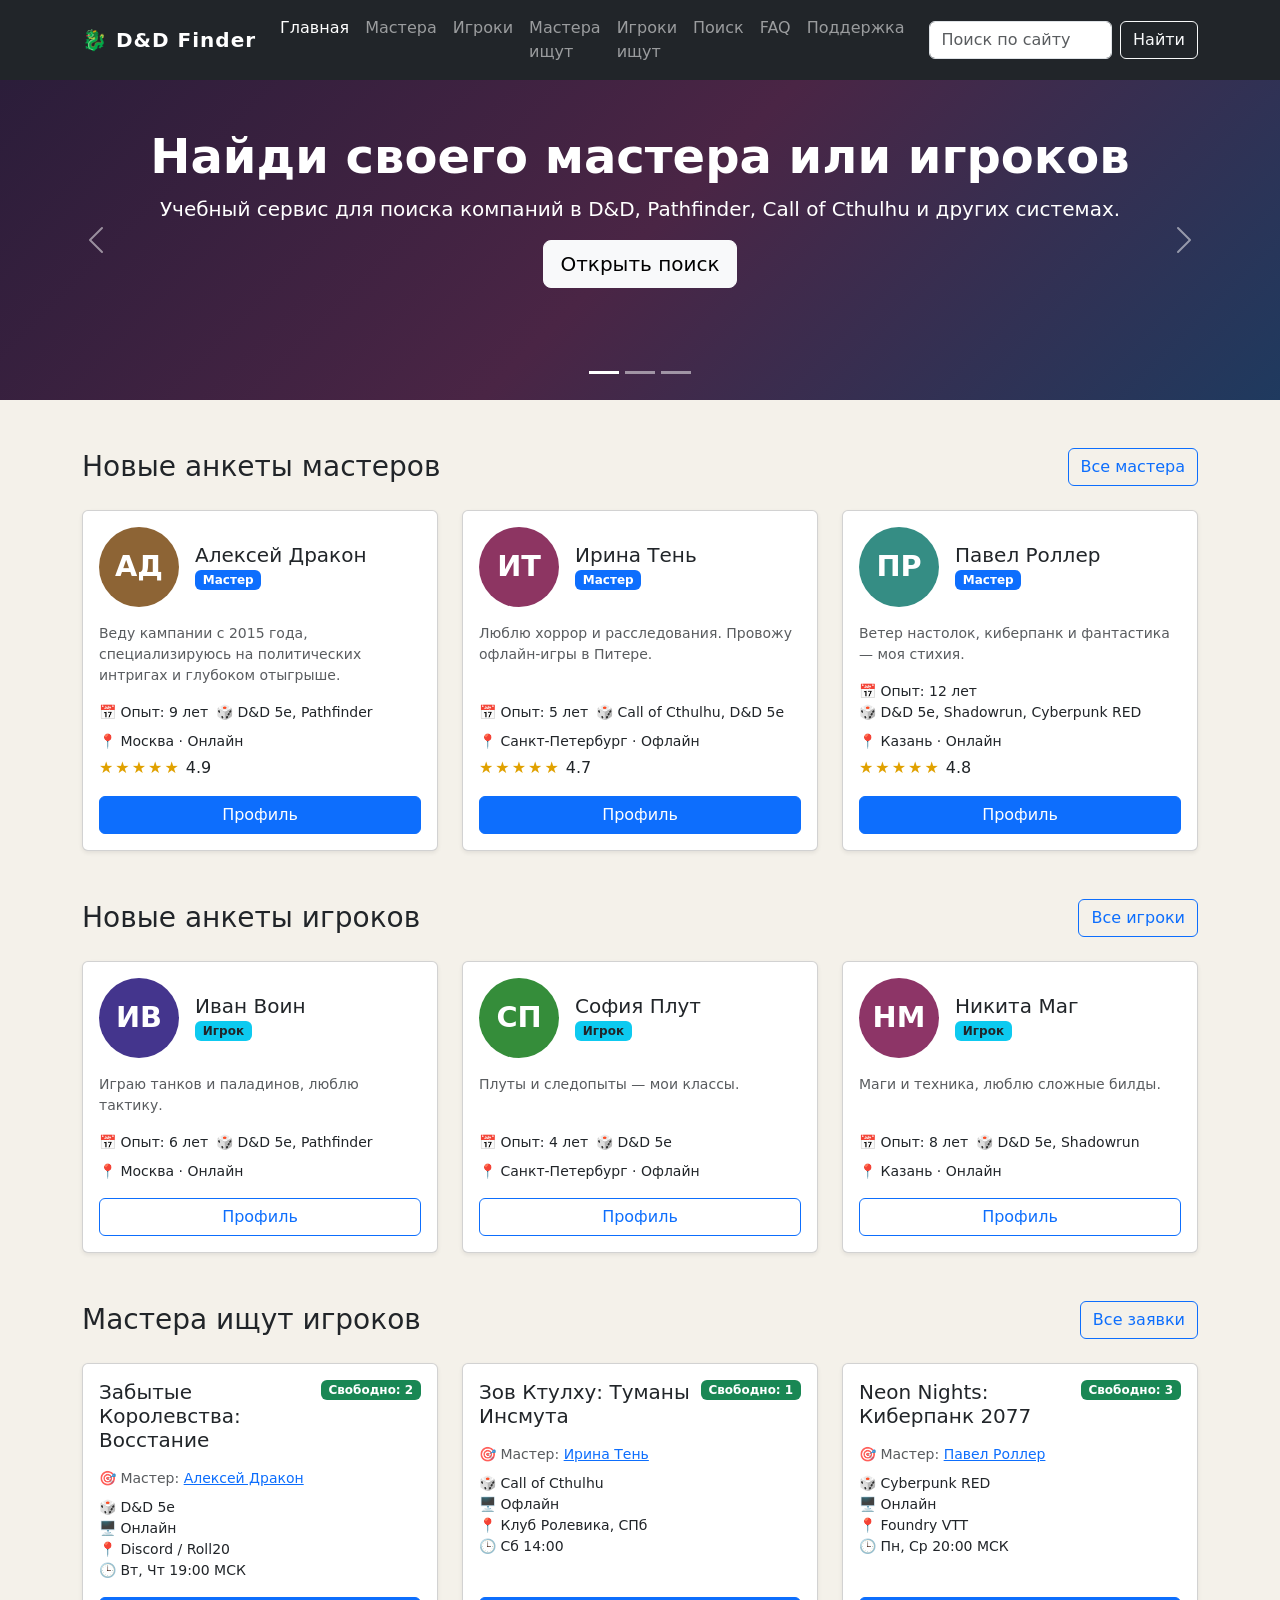
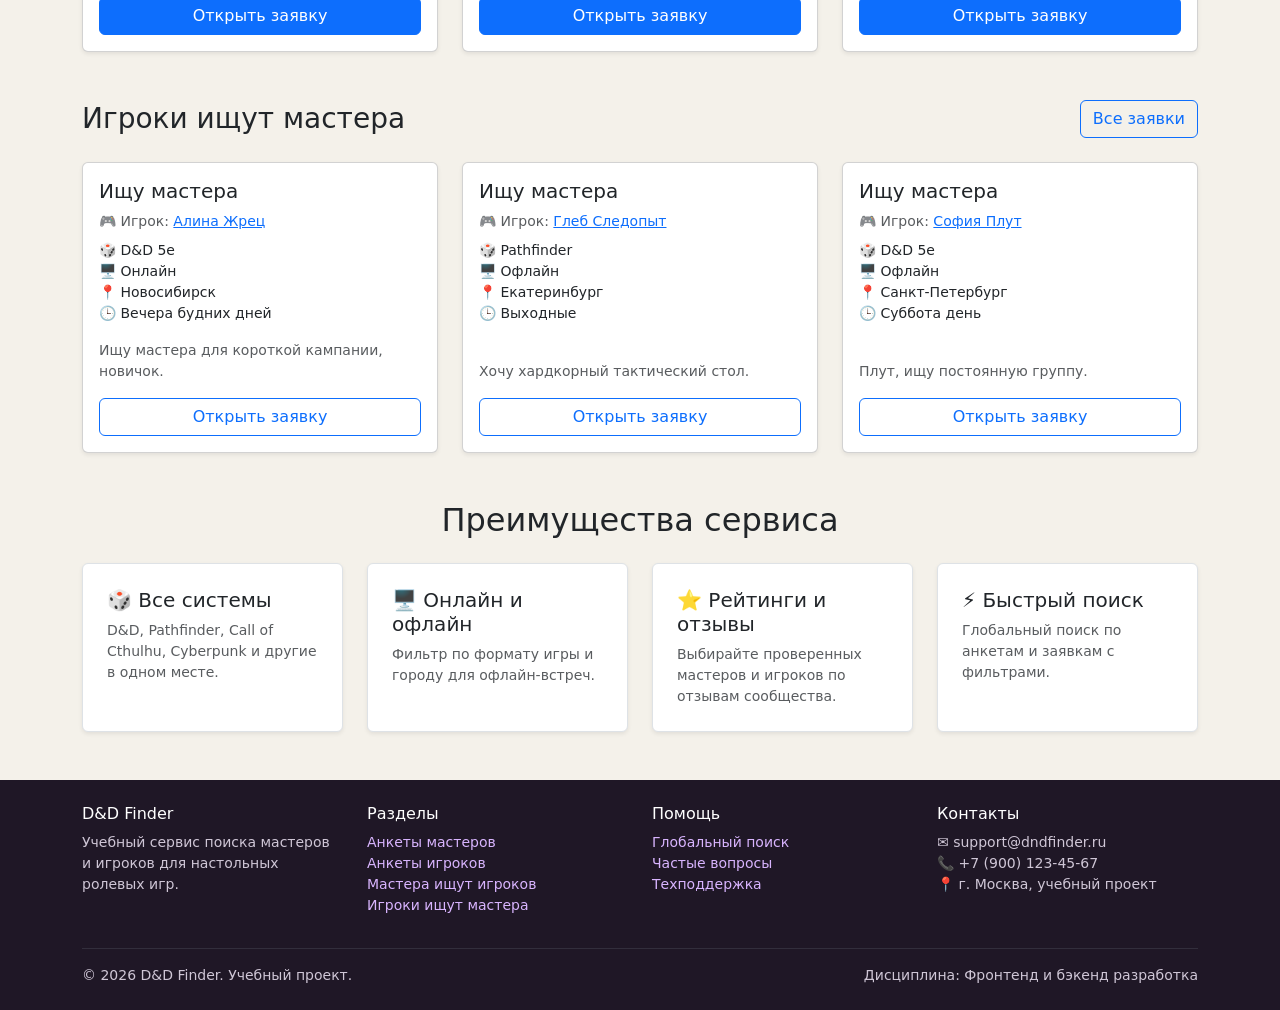
==== index.html @ 0b193f31 "feat: D&D Finder on Bootstrap grid and components" ====
<!DOCTYPE html>
<html lang="ru">
<head>
  <meta charset="UTF-8">
  <meta name="viewport" content="width=device-width, initial-scale=1.0">
  <meta name="description" content="D&D Finder — учебный сервис поиска мастеров и игроков для настольных ролевых игр на Bootstrap.">
  <title>Главная — D&D Finder</title>
  <link href="https://cdn.jsdelivr.net/npm/bootstrap@5.3.3/dist/css/bootstrap.min.css" rel="stylesheet">
  <link rel="stylesheet" href="css/custom.css">
</head>
<body data-page="home">
  <div id="site-header"></div>

  <main>
    <section class="hero-carousel carousel slide mb-5" id="heroCarousel" data-bs-ride="carousel">
      <div class="carousel-indicators">
        <button type="button" data-bs-target="#heroCarousel" data-bs-slide-to="0" class="active"></button>
        <button type="button" data-bs-target="#heroCarousel" data-bs-slide-to="1"></button>
        <button type="button" data-bs-target="#heroCarousel" data-bs-slide-to="2"></button>
      </div>
      <div class="carousel-inner">
        <div class="carousel-item active">
          <div class="container py-5 text-center text-white">
            <h1 class="display-5 fw-bold">Найди своего мастера или игроков</h1>
            <p class="lead">Учебный сервис для поиска компаний в D&D, Pathfinder, Call of Cthulhu и других системах.</p>
            <a class="btn btn-light btn-lg" href="search.html">Открыть поиск</a>
          </div>
        </div>
        <div class="carousel-item">
          <div class="container py-5 text-center text-white">
            <h2 class="display-6 fw-bold">Мастера публикуют кампании</h2>
            <p class="lead">Выбирайте стол по системе, формату и расписанию.</p>
            <a class="btn btn-outline-light btn-lg" href="master-requests.html">Заявки мастеров</a>
          </div>
        </div>
        <div class="carousel-item">
          <div class="container py-5 text-center text-white">
            <h2 class="display-6 fw-bold">Игроки ищут приключения</h2>
            <p class="lead">Оставляйте анкеты и откликайтесь на заявки.</p>
            <a class="btn btn-outline-light btn-lg" href="player-requests.html">Заявки игроков</a>
          </div>
        </div>
      </div>
      <button class="carousel-control-prev" type="button" data-bs-target="#heroCarousel" data-bs-slide="prev"><span class="carousel-control-prev-icon"></span></button>
      <button class="carousel-control-next" type="button" data-bs-target="#heroCarousel" data-bs-slide="next"><span class="carousel-control-next-icon"></span></button>
    </section>

    <section class="container my-5">
      <div class="d-flex justify-content-between align-items-center mb-4">
        <h2 class="h3 mb-0">Новые анкеты мастеров</h2>
        <a class="btn btn-outline-primary" href="masters.html">Все мастера</a>
      </div>
      <div class="row g-4" id="newMasters"></div>
    </section>

    <section class="container my-5">
      <div class="d-flex justify-content-between align-items-center mb-4">
        <h2 class="h3 mb-0">Новые анкеты игроков</h2>
        <a class="btn btn-outline-primary" href="players.html">Все игроки</a>
      </div>
      <div class="row g-4" id="newPlayers"></div>
    </section>

    <section class="container my-5">
      <div class="d-flex justify-content-between align-items-center mb-4">
        <h2 class="h3 mb-0">Мастера ищут игроков</h2>
        <a class="btn btn-outline-primary" href="master-requests.html">Все заявки</a>
      </div>
      <div class="row g-4" id="newMasterReqs"></div>
    </section>

    <section class="container my-5">
      <div class="d-flex justify-content-between align-items-center mb-4">
        <h2 class="h3 mb-0">Игроки ищут мастера</h2>
        <a class="btn btn-outline-primary" href="player-requests.html">Все заявки</a>
      </div>
      <div class="row g-4" id="newPlayerReqs"></div>
    </section>

    <section class="container my-5">
      <h2 class="text-center mb-4">Преимущества сервиса</h2>
      <div class="row g-4">
        <div class="col-12 col-md-6 col-lg-3"><div class="p-4 border rounded h-100 bg-white shadow-sm"><h3 class="h5">🎲 Все системы</h3><p class="mb-0 text-muted small">D&D, Pathfinder, Call of Cthulhu, Cyberpunk и другие в одном месте.</p></div></div>
        <div class="col-12 col-md-6 col-lg-3"><div class="p-4 border rounded h-100 bg-white shadow-sm"><h3 class="h5">🖥️ Онлайн и офлайн</h3><p class="mb-0 text-muted small">Фильтр по формату игры и городу для офлайн-встреч.</p></div></div>
        <div class="col-12 col-md-6 col-lg-3"><div class="p-4 border rounded h-100 bg-white shadow-sm"><h3 class="h5">⭐ Рейтинги и отзывы</h3><p class="mb-0 text-muted small">Выбирайте проверенных мастеров и игроков по отзывам сообщества.</p></div></div>
        <div class="col-12 col-md-6 col-lg-3"><div class="p-4 border rounded h-100 bg-white shadow-sm"><h3 class="h5">⚡ Быстрый поиск</h3><p class="mb-0 text-muted small">Глобальный поиск по анкетам и заявкам с фильтрами.</p></div></div>
      </div>
    </section>
  </main>

  <div id="site-footer"></div>

  <script src="https://cdn.jsdelivr.net/npm/bootstrap@5.3.3/dist/js/bootstrap.bundle.min.js"></script>
  <script src="js/data.js"></script>
  <script src="js/layout.js"></script>
  <script src="js/catalog.js"></script>
  <script src="js/main.js"></script>
  <script>
    document.addEventListener("DOMContentLoaded", () => {
      document.getElementById("newMasters").innerHTML = masters.slice(0,3).map(cardMaster).join("");
      document.getElementById("newPlayers").innerHTML = players.slice(0,3).map(cardPlayer).join("");
      document.getElementById("newMasterReqs").innerHTML = masterRequests.slice(0,3).map(cardMasterRequest).join("");
      document.getElementById("newPlayerReqs").innerHTML = playerRequests.slice(0,3).map(cardPlayerRequest).join("");
    });
  </script>
</body>
</html>
---- css/custom.css ----
body {
  min-height: 100vh;
  background-color: #f4f1ea;
}

.brand-logo {
  font-weight: 800;
  letter-spacing: 1px;
}

.avatar-circle {
  width: 64px;
  height: 64px;
  border-radius: 50%;
  display: flex;
  align-items: center;
  justify-content: center;
  font-weight: 700;
  color: #fff;
  font-size: 1.4rem;
  flex-shrink: 0;
}

.card-master .avatar-circle,
.card-player .avatar-circle {
  width: 80px;
  height: 80px;
  font-size: 1.8rem;
}

.hero-carousel .carousel-item {
  min-height: 320px;
  background: linear-gradient(135deg, #2b1d3a 0%, #4a2545 50%, #1f3a5f 100%);
  color: #fff;
}

.hero-carousel .carousel-caption {
  bottom: 20%;
}

.rating-stars {
  color: #e0a100;
  letter-spacing: 2px;
}

.request-banner {
  background: linear-gradient(135deg, #3a2545, #1f3a5f);
  color: #fff;
  border-radius: .5rem;
}

.list-group-item.participant {
  background: #faf8f4;
}

.footer-dark {
  background-color: #1f1726;
  color: #cfc6d6;
}

.footer-dark a {
  color: #d8b4fe;
  text-decoration: none;
}

.footer-dark a:hover {
  color: #fff;
  text-decoration: underline;
}

.filter-sticky {
  position: sticky;
  top: 80px;
}

@media (max-width: 991px) {
  .filter-sticky {
    position: static;
  }
}
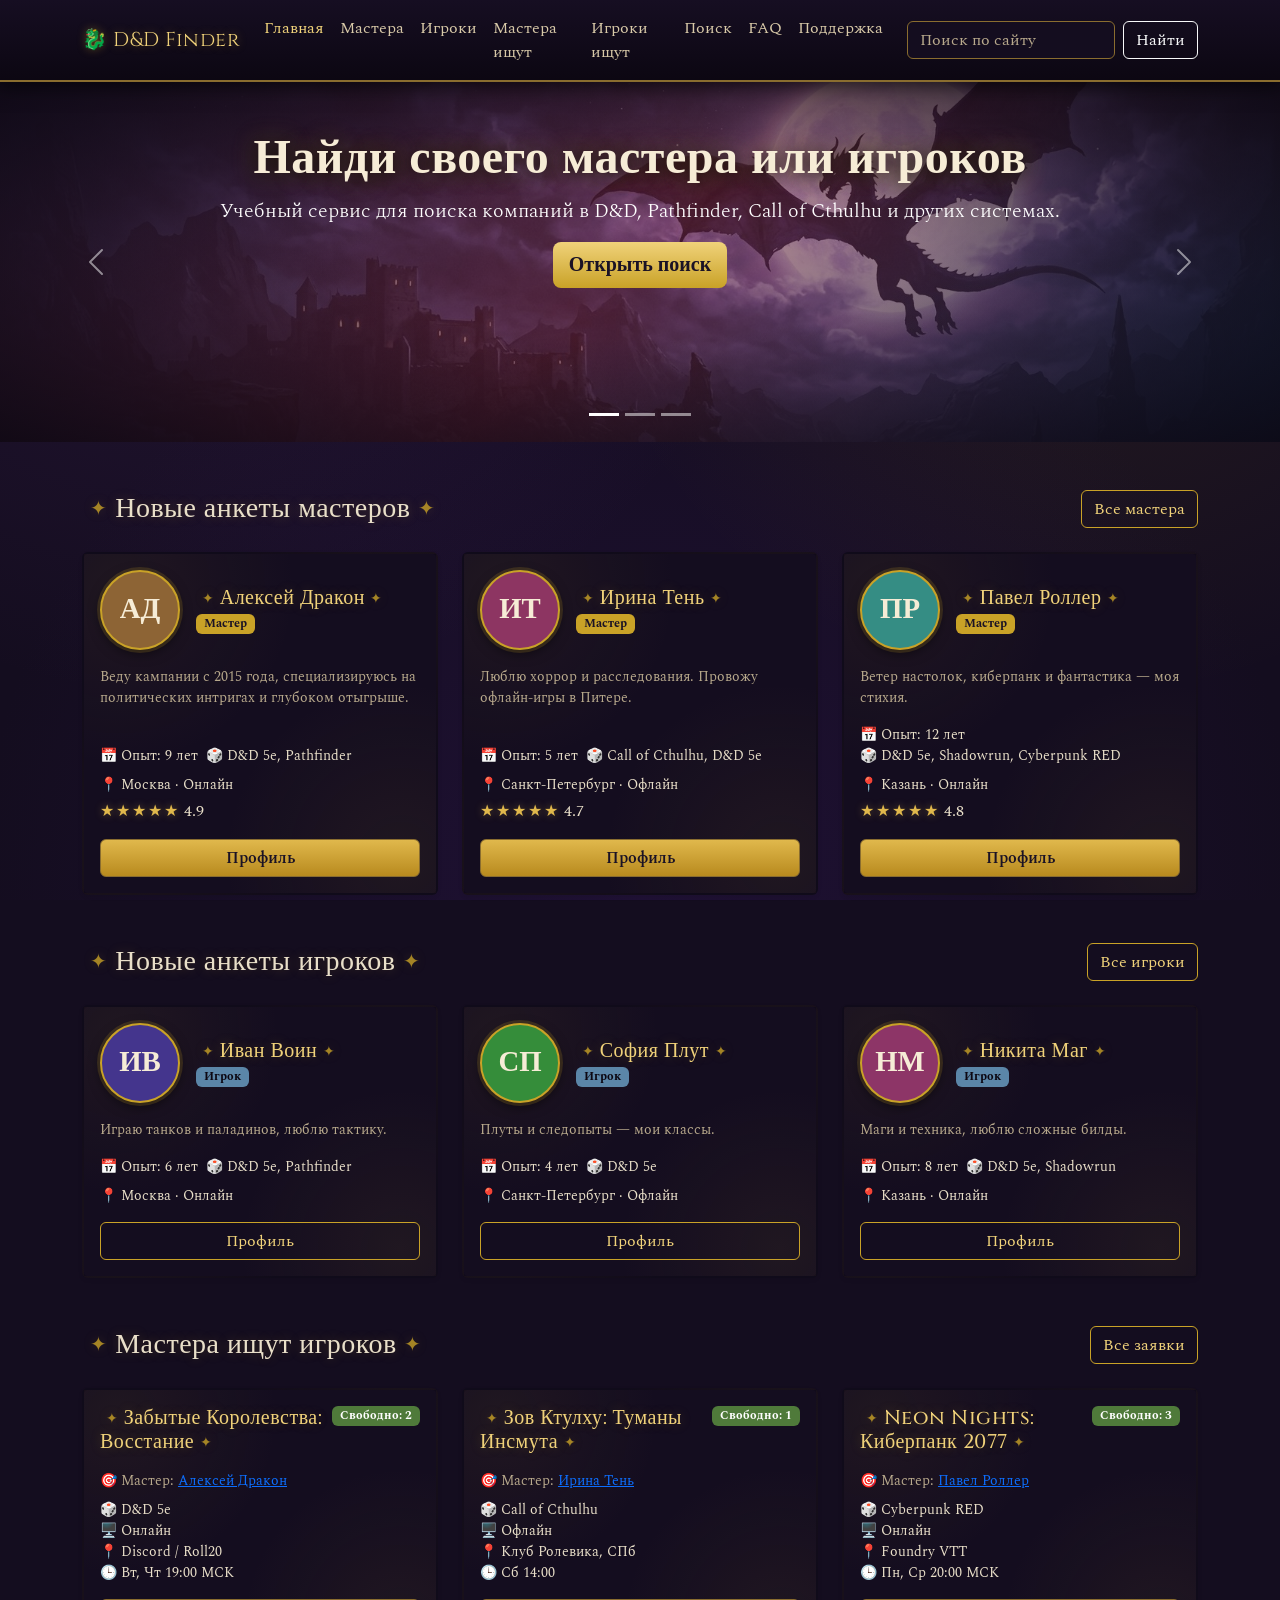
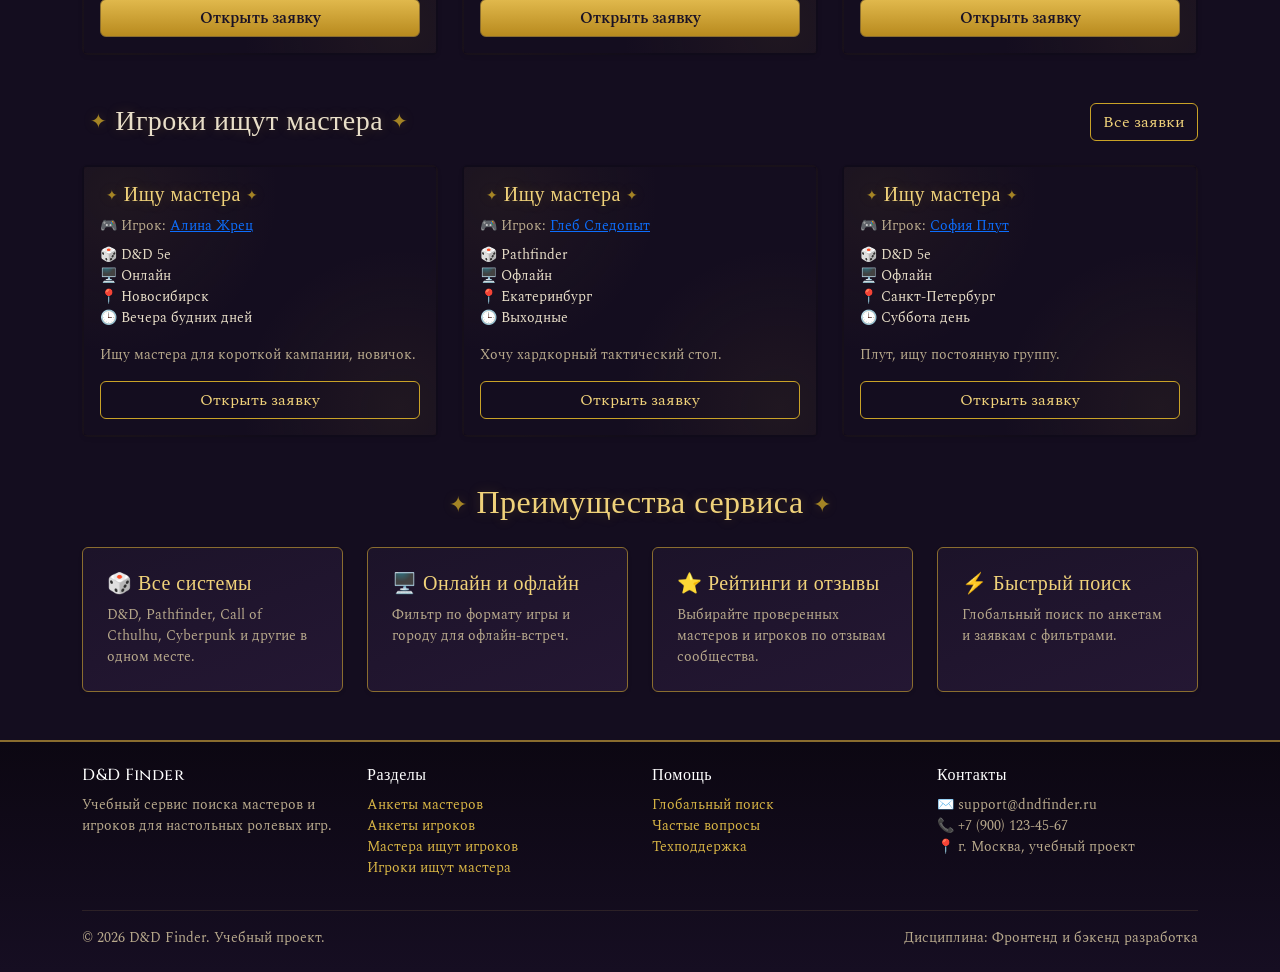
==== commit 2f478c4a: "new css" ====
--- a/index.html
+++ b/index.html
@@ -3,6 +3,9 @@
 <head>
   <meta charset="UTF-8">
   <meta name="viewport" content="width=device-width, initial-scale=1.0">
+    <link rel="preconnect" href="https://fonts.googleapis.com">
+  <link rel="preconnect" href="https://fonts.gstatic.com" crossorigin>
+  <link href="https://fonts.googleapis.com/css2?family=Cinzel:wght@500;700;900&family=Spectral:ital,wght@0,400;0,600;1,400&display=swap" rel="stylesheet">
   <meta name="description" content="D&D Finder — учебный сервис поиска мастеров и игроков для настольных ролевых игр на Bootstrap.">
   <title>Главная — D&D Finder</title>
   <link href="https://cdn.jsdelivr.net/npm/bootstrap@5.3.3/dist/css/bootstrap.min.css" rel="stylesheet">
@@ -80,10 +83,10 @@
     <section class="container my-5">
       <h2 class="text-center mb-4">Преимущества сервиса</h2>
       <div class="row g-4">
-        <div class="col-12 col-md-6 col-lg-3"><div class="p-4 border rounded h-100 bg-white shadow-sm"><h3 class="h5">🎲 Все системы</h3><p class="mb-0 text-muted small">D&D, Pathfinder, Call of Cthulhu, Cyberpunk и другие в одном месте.</p></div></div>
-        <div class="col-12 col-md-6 col-lg-3"><div class="p-4 border rounded h-100 bg-white shadow-sm"><h3 class="h5">🖥️ Онлайн и офлайн</h3><p class="mb-0 text-muted small">Фильтр по формату игры и городу для офлайн-встреч.</p></div></div>
-        <div class="col-12 col-md-6 col-lg-3"><div class="p-4 border rounded h-100 bg-white shadow-sm"><h3 class="h5">⭐ Рейтинги и отзывы</h3><p class="mb-0 text-muted small">Выбирайте проверенных мастеров и игроков по отзывам сообщества.</p></div></div>
-        <div class="col-12 col-md-6 col-lg-3"><div class="p-4 border rounded h-100 bg-white shadow-sm"><h3 class="h5">⚡ Быстрый поиск</h3><p class="mb-0 text-muted small">Глобальный поиск по анкетам и заявкам с фильтрами.</p></div></div>
+        <div class="col-12 col-md-6 col-lg-3"><div class="p-4 border rounded h-100 adv-tile shadow-sm"><h3 class="h5">🎲 Все системы</h3><p class="mb-0 text-muted small">D&D, Pathfinder, Call of Cthulhu, Cyberpunk и другие в одном месте.</p></div></div>
+        <div class="col-12 col-md-6 col-lg-3"><div class="p-4 border rounded h-100 adv-tile shadow-sm"><h3 class="h5">🖥️ Онлайн и офлайн</h3><p class="mb-0 text-muted small">Фильтр по формату игры и городу для офлайн-встреч.</p></div></div>
+        <div class="col-12 col-md-6 col-lg-3"><div class="p-4 border rounded h-100 adv-tile shadow-sm"><h3 class="h5">⭐ Рейтинги и отзывы</h3><p class="mb-0 text-muted small">Выбирайте проверенных мастеров и игроков по отзывам сообщества.</p></div></div>
+        <div class="col-12 col-md-6 col-lg-3"><div class="p-4 border rounded h-100 adv-tile shadow-sm"><h3 class="h5">⚡ Быстрый поиск</h3><p class="mb-0 text-muted small">Глобальный поиск по анкетам и заявкам с фильтрами.</p></div></div>
       </div>
     </section>
   </main>
--- a/css/custom.css
+++ b/css/custom.css
@@ -1,12 +1,187 @@
+:root {
+  --bs-primary: #c9a227;
+  --bs-primary-rgb: 201, 162, 39;
+  --bs-secondary: #7a6242;
+  --bs-secondary-rgb: 122, 98, 66;
+  --bs-success: #4f7a3a;
+  --bs-success-rgb: 79, 122, 58;
+  --bs-info: #5b86a8;
+  --bs-info-rgb: 91, 134, 168;
+  --bs-warning: #d49a1e;
+  --bs-warning-rgb: 212, 154, 30;
+  --bs-danger: #8e2b34;
+  --bs-danger-rgb: 142, 43, 52;
+  --bs-light: #f1e6cd;
+  --bs-light-rgb: 241, 230, 205;
+  --bs-dark: #0c0712;
+  --bs-dark-rgb: 12, 7, 18;
+
+  --bs-body-bg: #140d1f;
+  --bs-body-color: #e9dfc9;
+  --bs-emphasis-color: #f6ecd6;
+  --bs-secondary-color: #b8a98c;
+  --bs-tertiary-color: #6f5d44;
+  --bs-border-color: #3a2c4d;
+  --bs-link-color: #d8b545;
+  --bs-link-hover-color: #f0d27a;
+  --bs-focus-ring-color: rgba(201, 162, 39, 0.45);
+
+  --bs-card-bg: #f1e6cd;
+  --bs-card-color: #2a1d10;
+  --bs-card-border-color: #8a6d2f;
+
+  --bs-modal-bg: #f1e6cd;
+  --bs-modal-color: #2a1d10;
+  --bs-modal-header-border-color: #8a6d2f;
+  --bs-modal-footer-border-color: #8a6d2f;
+
+  --bs-table-bg: #f1e6cd;
+  --bs-table-color: #2a1d10;
+  --bs-table-striped-bg: #e7d9b8;
+  --bs-table-border-color: #b59a5e;
+
+  --bs-accordion-bg: #1c1329;
+  --bs-accordion-color: #e9dfc9;
+  --bs-accordion-border-color: #3a2c4d;
+  --bs-accordion-btn-color: #f0d27a;
+  --bs-accordion-active-bg: #241733;
+  --bs-accordion-active-color: #f0d27a;
+
+  --bs-form-control-bg: #fbf5e6;
+  --bs-form-control-color: #2a1d10;
+  --bs-input-placeholder-color: #8a7654;
+
+    --bs-primary-bg-subtle: rgba(201,162,39,0.16);
+  --bs-primary-border-subtle: rgba(201,162,39,0.45);
+  --bs-primary-text-emphasis: #f0d27a;
+  --bs-secondary-bg-subtle: rgba(122,98,66,0.20);
+  --bs-secondary-border-subtle: rgba(122,98,66,0.50);
+  --bs-secondary-text-emphasis: #d8c9a8;
+  --bs-success-bg-subtle: rgba(79,122,58,0.18);
+  --bs-success-border-subtle: rgba(79,122,58,0.50);
+  --bs-success-text-emphasis: #9fd08a;
+  --bs-info-bg-subtle: rgba(91,134,168,0.18);
+  --bs-info-border-subtle: rgba(91,134,168,0.50);
+  --bs-info-text-emphasis: #a9cde6;
+  --bs-warning-bg-subtle: rgba(212,154,30,0.18);
+  --bs-warning-border-subtle: rgba(212,154,30,0.50);
+  --bs-warning-text-emphasis: #f0d27a;
+  --bs-danger-bg-subtle: rgba(142,43,52,0.20);
+  --bs-danger-border-subtle: rgba(142,43,52,0.55);
+  --bs-danger-text-emphasis: #e89aa1;
+  --bs-light-bg-subtle: #241733;
+  --bs-light-border-subtle: #3a2c4d;
+  --bs-light-text-emphasis: #e9dfc9;
+  --bs-dark-bg-subtle: #0c0712;
+  --bs-dark-border-subtle: #3a2c4d;
+  --bs-dark-text-emphasis: #e9dfc9;
+}
+
 body {
   min-height: 100vh;
-  background-color: #f4f1ea;
-}
-
-.brand-logo {
-  font-weight: 800;
-  letter-spacing: 1px;
-}
+  font-family: "Spectral", Georgia, serif;
+  background-color: #140d1f;
+  background-image:
+    radial-gradient(circle at 15% 10%, rgba(120, 60, 160, 0.18), transparent 45%),
+    radial-gradient(circle at 85% 20%, rgba(201, 162, 39, 0.10), transparent 40%),
+    radial-gradient(circle at 50% 100%, rgba(40, 20, 70, 0.55), transparent 60%);
+  background-attachment: fixed;
+}
+
+h1, h2, h3, h4, h5, h6,
+.display-5, .display-6, .navbar-brand, .brand-logo, .card-title, .modal-title {
+  font-family: "Cinzel", "Times New Roman", serif;
+  letter-spacing: 0.5px;
+}
+
+main h1, main h2, .section-title, .card-title, .modal-title, .accordion-button {
+  color: #f0d27a;
+  text-shadow: 0 0 12px rgba(201, 162, 39, 0.25);
+}
+
+main h2:not(.accordion-header)::before,
+main h2:not(.accordion-header)::after {
+  content: "\2726";
+  color: #c9a227;
+  margin: 0 0.4em;
+  font-size: 0.7em;
+  vertical-align: middle;
+  opacity: 0.8;
+}
+
+.navbar {
+  background: linear-gradient(180deg, #160e22 0%, #0c0712 100%) !important;
+  border-bottom: 2px solid #8a6d2f;
+  box-shadow: 0 4px 18px rgba(0, 0, 0, 0.6);
+}
+
+.brand-logo, .navbar-brand {
+  color: #f0d27a !important;
+  text-shadow: 0 0 10px rgba(201, 162, 39, 0.4);
+}
+
+.navbar-dark .nav-link {
+  color: #d8c9a8;
+}
+.navbar-dark .nav-link:hover,
+.navbar-dark .nav-link.active {
+  color: #f0d27a;
+}
+
+.card {
+  background-image:
+    radial-gradient(circle at 10% 10%, rgba(138, 109, 47, 0.10), transparent 40%),
+    radial-gradient(circle at 90% 90%, rgba(138, 109, 47, 0.10), transparent 40%);
+  border-width: 2px;
+  box-shadow: 0 6px 22px rgba(0, 0, 0, 0.55), inset 0 0 0 1px rgba(255, 255, 255, 0.25);
+}
+
+.card-header, .card-footer {
+  background: linear-gradient(180deg, #2a1d3a, #1c1329) !important;
+  color: #f0d27a !important;
+  border-color: #8a6d2f !important;
+  font-family: "Cinzel", serif;
+}
+
+.btn-primary {
+  background: linear-gradient(180deg, #e0b84c, #b88a1e);
+  border-color: #8a6d2f;
+  color: #1a1225;
+  font-weight: 600;
+}
+.btn-primary:hover, .btn-primary:focus {
+  background: linear-gradient(180deg, #f0d27a, #c9a227);
+  border-color: #f0d27a;
+  color: #1a1225;
+}
+
+.btn-outline-primary {
+  border-color: #c9a227;
+  color: #f0d27a;
+}
+.btn-outline-primary:hover {
+  background: #c9a227;
+  color: #1a1225;
+  border-color: #c9a227;
+}
+
+.btn-success {
+  background: linear-gradient(180deg, #5f9147, #3f6330);
+  border-color: #3f6330;
+}
+.btn-danger {
+  background: linear-gradient(180deg, #a83440, #7a2029);
+  border-color: #7a2029;
+}
+.btn-secondary {
+  background: #3a2c4d;
+  border-color: #5a4670;
+  color: #e9dfc9;
+}
+
+.badge.bg-primary { background-color: #c9a227 !important; color: #1a1225 !important; }
+.badge.bg-info { background-color: #5b86a8 !important; }
+.badge.bg-warning { background-color: #d49a1e !important; color: #1a1225 !important; }
 
 .avatar-circle {
   width: 64px;
@@ -15,10 +190,13 @@
   display: flex;
   align-items: center;
   justify-content: center;
+  font-family: "Cinzel", serif;
   font-weight: 700;
-  color: #fff;
+  color: #f6ecd6;
   font-size: 1.4rem;
   flex-shrink: 0;
+  border: 2px solid #c9a227;
+  box-shadow: 0 0 0 3px rgba(201, 162, 39, 0.18), 0 4px 12px rgba(0, 0, 0, 0.5);
 }
 
 .card-master .avatar-circle,
@@ -28,53 +206,203 @@
   font-size: 1.8rem;
 }
 
+.rating-stars {
+  color: #e0b84c;
+  letter-spacing: 2px;
+  text-shadow: 0 0 8px rgba(224, 184, 76, 0.4);
+}
+
 .hero-carousel .carousel-item {
-  min-height: 320px;
-  background: linear-gradient(135deg, #2b1d3a 0%, #4a2545 50%, #1f3a5f 100%);
-  color: #fff;
-}
-
-.hero-carousel .carousel-caption {
-  bottom: 20%;
-}
-
-.rating-stars {
-  color: #e0a100;
-  letter-spacing: 2px;
+  min-height: 360px;
+  color: #f6ecd6;
+  background-size: cover;
+  background-position: center;
+  position: relative;
+}
+.hero-carousel .carousel-item::before {
+  content: "";
+  position: absolute;
+  inset: 0;
+  background:
+    radial-gradient(ellipse at center, transparent 30%, rgba(12, 7, 18, 0.85) 100%),
+    linear-gradient(135deg, rgba(43, 29, 58, 0.85), rgba(120, 40, 60, 0.55), rgba(20, 40, 70, 0.85));
+}
+.hero-carousel .carousel-item > * {
+  position: relative;
+  z-index: 1;
+}
+.hero-carousel .carousel-item:nth-child(1) {
+  background-image: url("../images/hero-1.jpg");
+}
+.hero-carousel .carousel-item:nth-child(2) {
+  background-image: url("../images/hero-2.jpg");
+}
+.hero-carousel .carousel-item:nth-child(3) {
+  background-image: url("../images/hero-3.jpg");
+}
+.hero-carousel .carousel-caption,
+.hero-carousel .container {
+  position: relative;
+  z-index: 1;
+}
+.hero-carousel h1, .hero-carousel h2 {
+  color: #f6ecd6;
+  text-shadow: 0 2px 18px rgba(0, 0, 0, 0.9), 0 0 24px rgba(201, 162, 39, 0.35);
+}
+.hero-carousel .btn-light {
+  background: linear-gradient(180deg, #f0d27a, #c9a227);
+  color: #1a1225;
+  border: none;
+  font-family: "Cinzel", serif;
+  font-weight: 700;
 }
 
 .request-banner {
-  background: linear-gradient(135deg, #3a2545, #1f3a5f);
-  color: #fff;
-  border-radius: .5rem;
-}
+  background:
+    radial-gradient(circle at 20% 20%, rgba(201, 162, 39, 0.25), transparent 50%),
+    linear-gradient(135deg, #3a2545, #1f3a5f);
+  color: #f6ecd6;
+  border: 2px solid #8a6d2f;
+  border-radius: 0.5rem;
+  box-shadow: 0 6px 22px rgba(0, 0, 0, 0.5);
+}
+.request-banner h1 { color: #f0d27a; }
 
 .list-group-item.participant {
-  background: #faf8f4;
+  background: #e7d9b8;
+  color: #2a1d10;
+  border-color: #b59a5e;
+}
+
+.table { --bs-table-bg: transparent; }
+
+.form-control, .form-select {
+  border-color: #8a6d2f;
+}
+.form-control:focus, .form-select:focus {
+  border-color: #c9a227;
+  box-shadow: 0 0 0 0.25rem rgba(201, 162, 39, 0.25);
+}
+.input-group-text {
+  background: #2a1d3a;
+  color: #f0d27a;
+  border-color: #8a6d2f;
+}
+
+.nav-tabs .nav-link {
+  color: #b8a98c;
+  border-color: transparent;
+}
+.nav-tabs .nav-link.active {
+  background: #f1e6cd;
+  color: #2a1d10;
+  border-color: #8a6d2f #8a6d2f #f1e6cd;
+  font-family: "Cinzel", serif;
+}
+
+.pagination .page-link {
+  background: #1c1329;
+  color: #d8b545;
+  border-color: #3a2c4d;
+}
+.pagination .page-item.active .page-link {
+  background: #c9a227;
+  color: #1a1225;
+  border-color: #c9a227;
+}
+.pagination .page-link:hover {
+  color: #f0d27a;
+  background: #241733;
+}
+
+.breadcrumb {
+  --bs-breadcrumb-divider-color: #c9a227;
+}
+.breadcrumb-item a { color: #d8b545; }
+.breadcrumb-item.active { color: #b8a98c; }
+
+.toast {
+  background: #1c1329;
+  color: #f6ecd6;
+  border: 1px solid #8a6d2f;
 }
 
 .footer-dark {
-  background-color: #1f1726;
-  color: #cfc6d6;
-}
-
-.footer-dark a {
-  color: #d8b4fe;
-  text-decoration: none;
-}
-
-.footer-dark a:hover {
-  color: #fff;
-  text-decoration: underline;
-}
+  background: linear-gradient(180deg, #0c0712, #160e22);
+  color: #b8a98c;
+  border-top: 2px solid #8a6d2f;
+}
+.footer-dark h3, .footer-dark .h6 { color: #f0d27a; }
+.footer-dark a { color: #d8b545; text-decoration: none; }
+.footer-dark a:hover { color: #f0d27a; text-decoration: underline; }
+.footer-dark hr { border-color: #3a2c4d; }
 
 .filter-sticky {
   position: sticky;
   top: 80px;
 }
 
+.alert { border-width: 1px; border-left-width: 4px; }
+
 @media (max-width: 991px) {
-  .filter-sticky {
-    position: static;
-  }
+  .filter-sticky { position: static; }
+}
+
+.accordion {
+  --bs-accordion-bg: #160e22;
+  --bs-accordion-border-color: #3a2c4d;
+  --bs-accordion-btn-color: #d8b545;
+  --bs-accordion-btn-bg: #160e22;
+  --bs-accordion-active-bg: rgba(201,162,39,0.14);
+  --bs-accordion-active-color: #f0d27a;
+  --bs-accordion-btn-focus-box-shadow: 0 0 0 0.2rem rgba(201,162,39,0.25);
+}
+.accordion-item {
+  background: #160e22;
+  border: 1px solid #3a2c4d;
+}
+.accordion-button {
+  background: #160e22;
+  color: #d8b545;
+  font-family: "Cinzel", serif;
+  font-weight: 600;
+  box-shadow: none;
+}
+.accordion-button:not(.collapsed) {
+  background: rgba(201,162,39,0.14);
+  color: #f0d27a;
+  box-shadow: inset 0 -1px 0 rgba(201,162,39,0.30);
+}
+.accordion-button:hover {
+  background: rgba(201,162,39,0.08);
+  color: #f0d27a;
+}
+.accordion-button::after {
+  background-image: url("data:image/svg+xml,%3csvg xmlns='http://www.w3.org/2000/svg' viewBox='0 0 16 16' fill='%23d8b545'%3e%3cpath fill-rule='evenodd' d='M1.646 4.646a.5.5 0 0 1 .708 0L8 10.293l5.646-5.647a.5.5 0 0 1 .708.708l-6 6a.5.5 0 0 1-.708 0l-6-6a.5.5 0 0 1 0-.708z'/%3e%3c/svg%3e");
+}
+.accordion-button:not(.collapsed)::after {
+  background-image: url("data:image/svg+xml,%3csvg xmlns='http://www.w3.org/2000/svg' viewBox='0 0 16 16' fill='%23f0d27a'%3e%3cpath fill-rule='evenodd' d='M1.646 4.646a.5.5 0 0 1 .708 0L8 10.293l5.646-5.647a.5.5 0 0 1 .708.708l-6 6a.5.5 0 0 1-.708 0l-6-6a.5.5 0 0 1 0-.708z'/%3e%3c/svg%3e");
+  transform: rotate(-180deg);
+}
+.accordion-body {
+  background: #1c1329;
+  color: #e9dfc9;
+  border-top: 1px solid #3a2c4d;
+}
+.accordion-body strong,
+.accordion-body b {
+  color: #f0d27a;
+}
+
+.adv-tile {
+  background: linear-gradient(160deg, #1c1329, #241733);
+  border: 1px solid #8a6d2f !important;
+  color: #e9dfc9;
+}
+.adv-tile h3,
+.adv-tile .h5 {
+  color: #f0d27a;
+}
+.adv-tile .text-muted {
+  color: #b8a98c !important;
 }
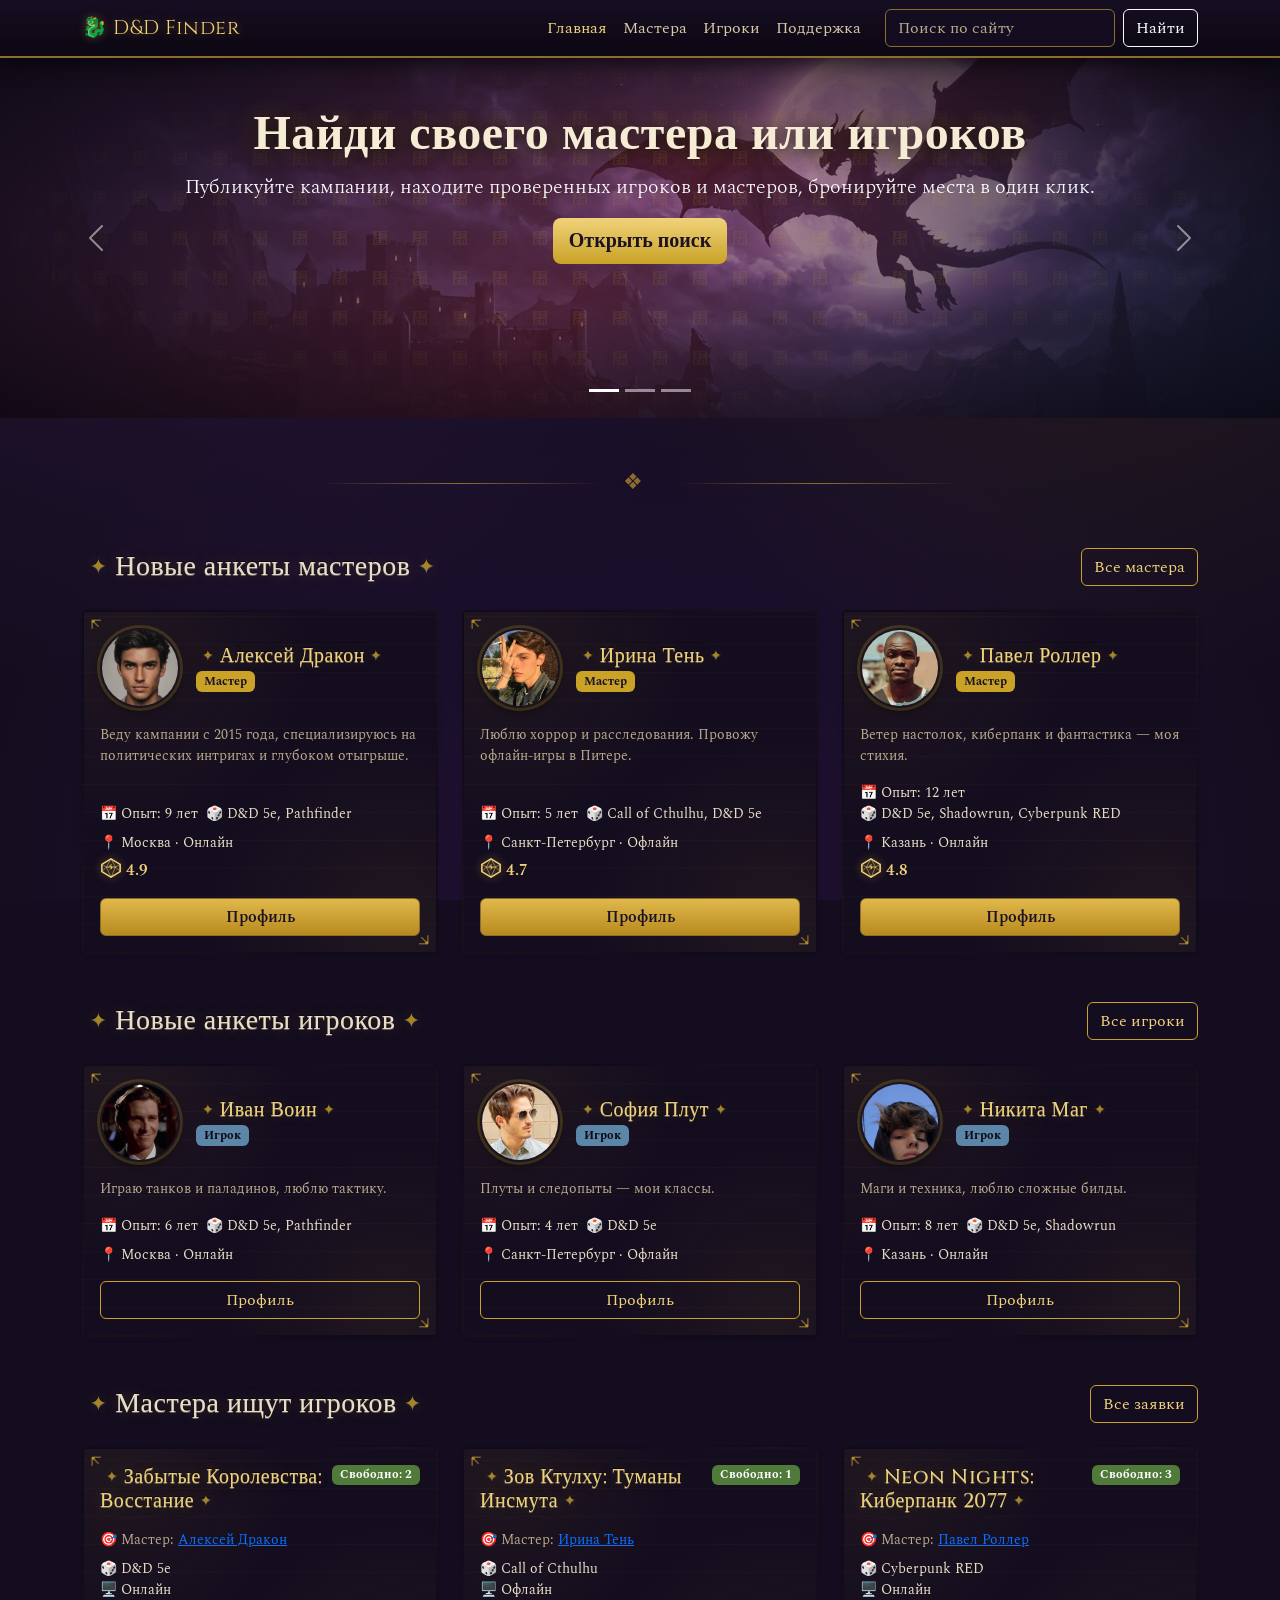
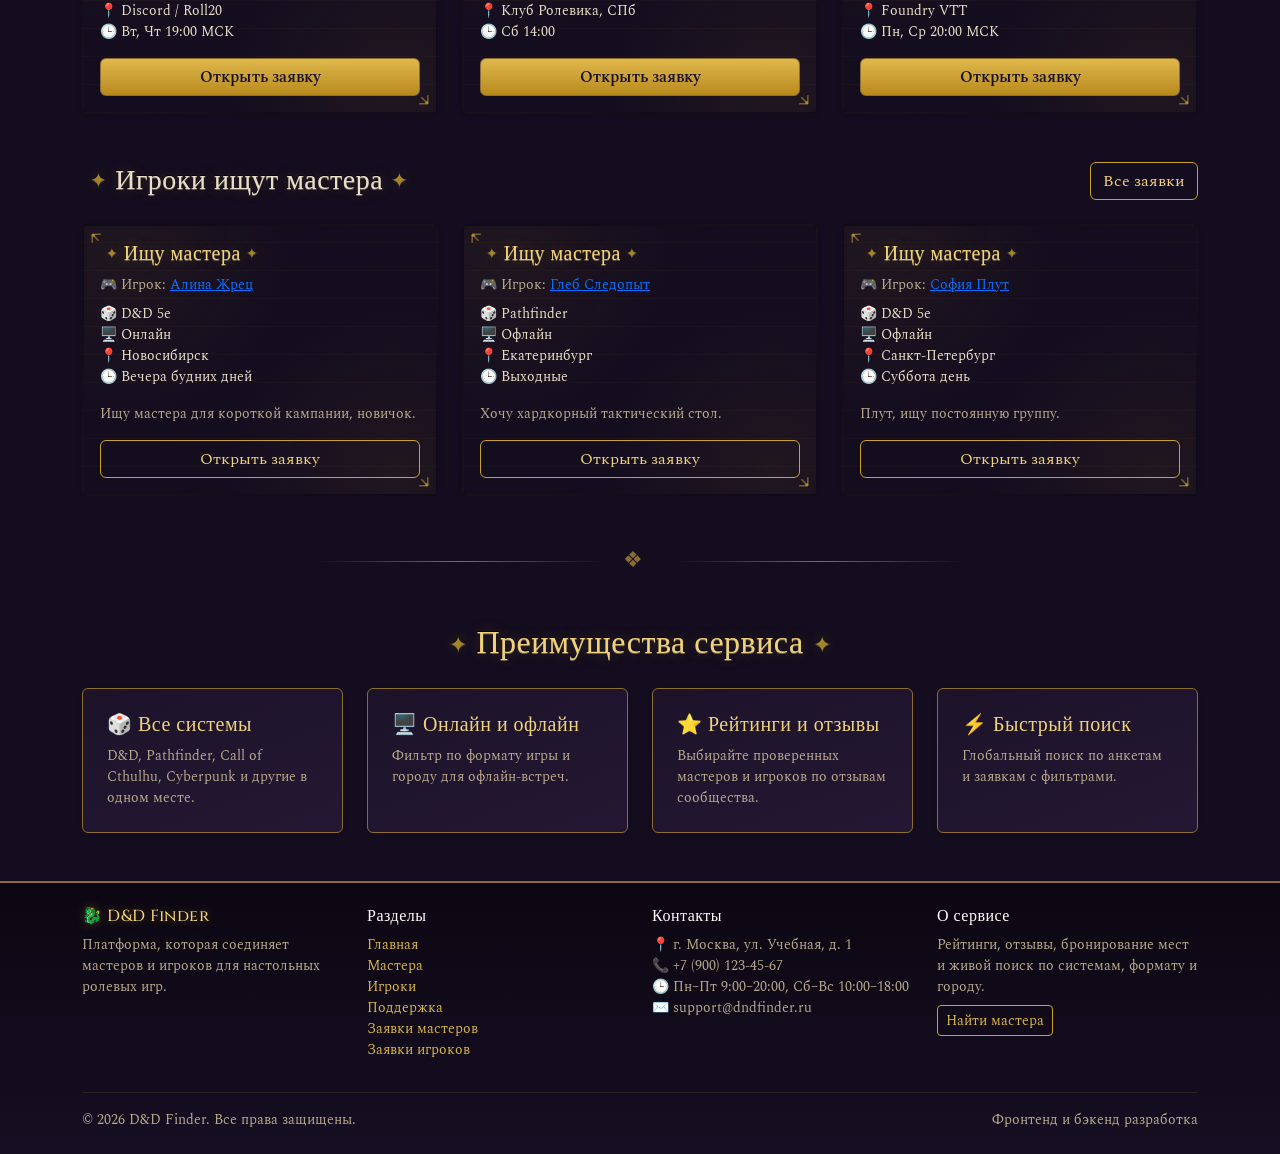
==== commit 347b0fe7: "update" ====
--- a/index.html
+++ b/index.html
@@ -6,7 +6,7 @@
     <link rel="preconnect" href="https://fonts.googleapis.com">
   <link rel="preconnect" href="https://fonts.gstatic.com" crossorigin>
   <link href="https://fonts.googleapis.com/css2?family=Cinzel:wght@500;700;900&family=Spectral:ital,wght@0,400;0,600;1,400&display=swap" rel="stylesheet">
-  <meta name="description" content="D&D Finder — учебный сервис поиска мастеров и игроков для настольных ролевых игр на Bootstrap.">
+  <meta name="description" content="D&D Finder — находите мастеров и игроков для D&D, Pathfinder, Call of Cthulhu и других систем. Онлайн и офлайн, рейтинги, отзывы, бронирование мест.">
   <title>Главная — D&D Finder</title>
   <link href="https://cdn.jsdelivr.net/npm/bootstrap@5.3.3/dist/css/bootstrap.min.css" rel="stylesheet">
   <link rel="stylesheet" href="css/custom.css">
@@ -25,7 +25,7 @@
         <div class="carousel-item active">
           <div class="container py-5 text-center text-white">
             <h1 class="display-5 fw-bold">Найди своего мастера или игроков</h1>
-            <p class="lead">Учебный сервис для поиска компаний в D&D, Pathfinder, Call of Cthulhu и других системах.</p>
+            <p class="lead">Публикуйте кампании, находите проверенных игроков и мастеров, бронируйте места в один клик.</p>
             <a class="btn btn-light btn-lg" href="search.html">Открыть поиск</a>
           </div>
         </div>
@@ -47,6 +47,8 @@
       <button class="carousel-control-prev" type="button" data-bs-target="#heroCarousel" data-bs-slide="prev"><span class="carousel-control-prev-icon"></span></button>
       <button class="carousel-control-next" type="button" data-bs-target="#heroCarousel" data-bs-slide="next"><span class="carousel-control-next-icon"></span></button>
     </section>
+
+    <div class="section-divider my-5" aria-hidden="true">❖</div>
 
     <section class="container my-5">
       <div class="d-flex justify-content-between align-items-center mb-4">
@@ -80,6 +82,8 @@
       <div class="row g-4" id="newPlayerReqs"></div>
     </section>
 
+    <div class="section-divider my-5" aria-hidden="true">❖</div>
+
     <section class="container my-5">
       <h2 class="text-center mb-4">Преимущества сервиса</h2>
       <div class="row g-4">
--- a/css/custom.css
+++ b/css/custom.css
@@ -405,4 +405,138 @@
 }
 .adv-tile .text-muted {
   color: #b8a98c !important;
+}
+
+body {
+  scrollbar-color: #c9a227 #140d1f;
+}
+::-webkit-scrollbar { width: 12px; }
+::-webkit-scrollbar-track { background: #140d1f; }
+::-webkit-scrollbar-thumb {
+  background: linear-gradient(180deg, #e0b84c, #8a6d2f);
+  border: 2px solid #140d1f;
+  border-radius: 6px;
+}
+::-webkit-scrollbar-thumb:hover { background: linear-gradient(180deg, #f0d27a, #c9a227); }
+
+.card {
+  background-image:
+    url("data:image/svg+xml,%3Csvg xmlns='http://www.w3.org/2000/svg' width='120' height='120'%3E%3Cfilter id='n'%3E%3CfeTurbulence type='fractalNoise' baseFrequency='.9' numOctaves='2'/%3E%3CfeColorMatrix values='0 0 0 0 .42 0 0 0 0 .32 0 0 0 0 .12 0 0 0 .06 0'/%3E%3C/filter%3E%3Crect width='120' height='120' filter='url(%23n)'/%3E%3C/svg%3E"),
+    repeating-linear-gradient(0deg, transparent 0 27px, rgba(138,109,47,.05) 27px 28px),
+    radial-gradient(circle at 12% 10%, rgba(138,109,47,.10), transparent 42%),
+    radial-gradient(circle at 88% 92%, rgba(138,109,47,.10), transparent 42%);
+  background-blend-mode: multiply, normal, normal, normal;
+  position: relative;
+}
+.card::before,
+.card::after {
+  content: "";
+  position: absolute;
+  width: 26px;
+  height: 26px;
+  background: url("data:image/svg+xml,%3Csvg xmlns='http://www.w3.org/2000/svg' viewBox='0 0 24 24'%3E%3Cpath d='M2 2 H10 M2 2 V10 M2 2 L8 8' stroke='%238a6d2f' stroke-width='1.4' fill='none'/%3E%3Ccircle cx='3' cy='3' r='1.4' fill='%23c9a227'/%3E%3C/svg%3E") no-repeat;
+  opacity: .85;
+  pointer-events: none;
+}
+.card::before { top: 6px; left: 6px; }
+.card::after { bottom: 6px; right: 6px; transform: rotate(180deg); }
+
+.card:hover {
+  transform: translateY(-3px);
+  box-shadow: 0 10px 30px rgba(0,0,0,.6), 0 0 22px rgba(201,162,39,.22), inset 0 0 0 1px rgba(255,255,255,.25);
+}
+
+.avatar-circle {
+  border-radius: 48% 52% 47% 53% / 52% 47% 53% 48%;
+  border: 2px solid rgba(26,18,37,.55);
+  box-shadow:
+    inset 0 2px 4px rgba(255,255,255,.25),
+    inset 0 -3px 6px rgba(0,0,0,.45),
+    0 0 0 3px rgba(201,162,39,.22),
+    0 4px 10px rgba(0,0,0,.5);
+  text-shadow: 0 1px 0 rgba(0,0,0,.4), 0 -1px 0 rgba(255,255,255,.18);
+  position: relative;
+}
+.avatar-circle::after {
+  content: "";
+  position: absolute;
+  inset: 0;
+  border-radius: inherit;
+  background: radial-gradient(circle at 32% 28%, rgba(255,255,255,.35), transparent 45%);
+  pointer-events: none;
+}
+
+.card-title, .modal-title, main h1, main h2:not(.accordion-header) {
+  text-shadow:
+    0 1px 0 rgba(255,243,200,.35),
+    0 -1px 0 rgba(0,0,0,.55),
+    0 0 14px rgba(201,162,39,.25);
+}
+
+.dropcap::first-letter {
+  font-family: "Cinzel", serif;
+  font-size: 3.4em;
+  line-height: .8;
+  float: left;
+  margin: .05em .12em 0 0;
+  color: #f0d27a;
+  text-shadow: 0 2px 0 rgba(0,0,0,.5), 0 0 12px rgba(201,162,39,.4);
+}
+
+.section-divider {
+  text-align: center;
+  color: #8a6d2f;
+  font-size: 1.4rem;
+  letter-spacing: .6em;
+  user-select: none;
+}
+.section-divider::before,
+.section-divider::after {
+  content: "";
+  display: inline-block;
+  width: 22%;
+  height: 1px;
+  vertical-align: middle;
+  margin: 0 1em;
+  background: linear-gradient(90deg, transparent, #8a6d2f, transparent);
+}
+
+.hero-carousel .carousel-item::after {
+  content: "";
+  position: absolute;
+  inset: 0;
+  z-index: 0;
+  pointer-events: none;
+  background-image:
+    url("data:image/svg+xml,%3Csvg xmlns='http://www.w3.org/2000/svg' width='40' height='40' viewBox='0 0 40 40'%3E%3Ctext x='20' y='26' text-anchor='middle' font-size='16' fill='%23c9a227' opacity='.10'%3E%E1%9F%AA%3C/text%3E%3C/svg%3E");
+  animation: runeDrift 24s linear infinite;
+  mask-image: radial-gradient(ellipse at center, #000 30%, transparent 75%);
+}
+@keyframes runeDrift {
+  from { background-position: 0 0; }
+  to { background-position: 200px 120px; }
+}
+
+.reveal { opacity: 0; transform: translateY(22px) scale(.98); transition: opacity .6s ease, transform .6s ease; }
+.reveal.is-visible { opacity: 1; transform: none; }
+
+.btn-primary { position: relative; overflow: hidden; }
+.btn-primary::after {
+  content: "";
+  position: absolute;
+  top: 0; left: -120%;
+  width: 60%; height: 100%;
+  background: linear-gradient(120deg, transparent, rgba(255,255,255,.45), transparent);
+  transform: skewX(-20deg);
+  transition: left .5s ease;
+}
+.btn-primary:hover::after { left: 140%; }
+
+.avatar-photo {
+  border-radius: 50%;
+  object-fit: cover;
+  display: block;
+  flex-shrink: 0;
+  border: 2px solid rgba(26, 18, 37, 0.55);
+  box-shadow: 0 0 0 3px rgba(201, 162, 39, 0.22), 0 4px 10px rgba(0, 0, 0, 0.5);
 }
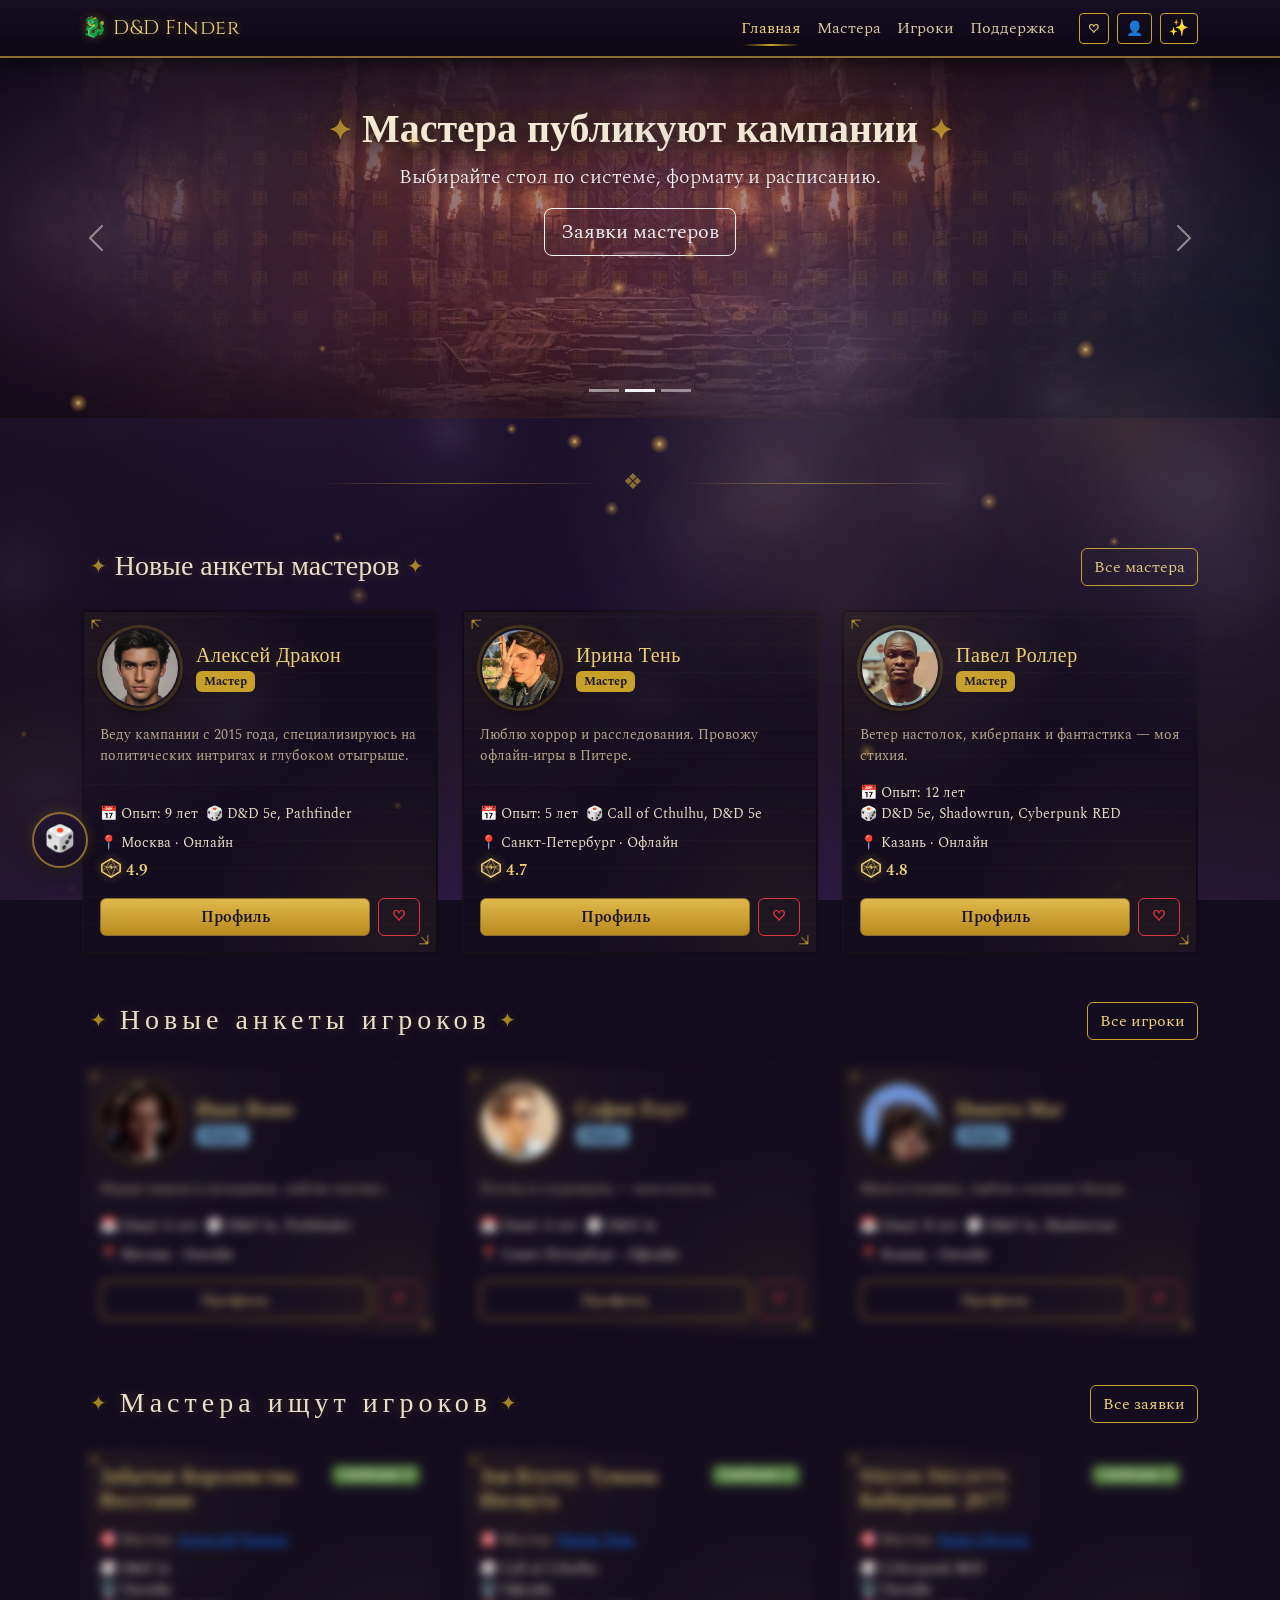
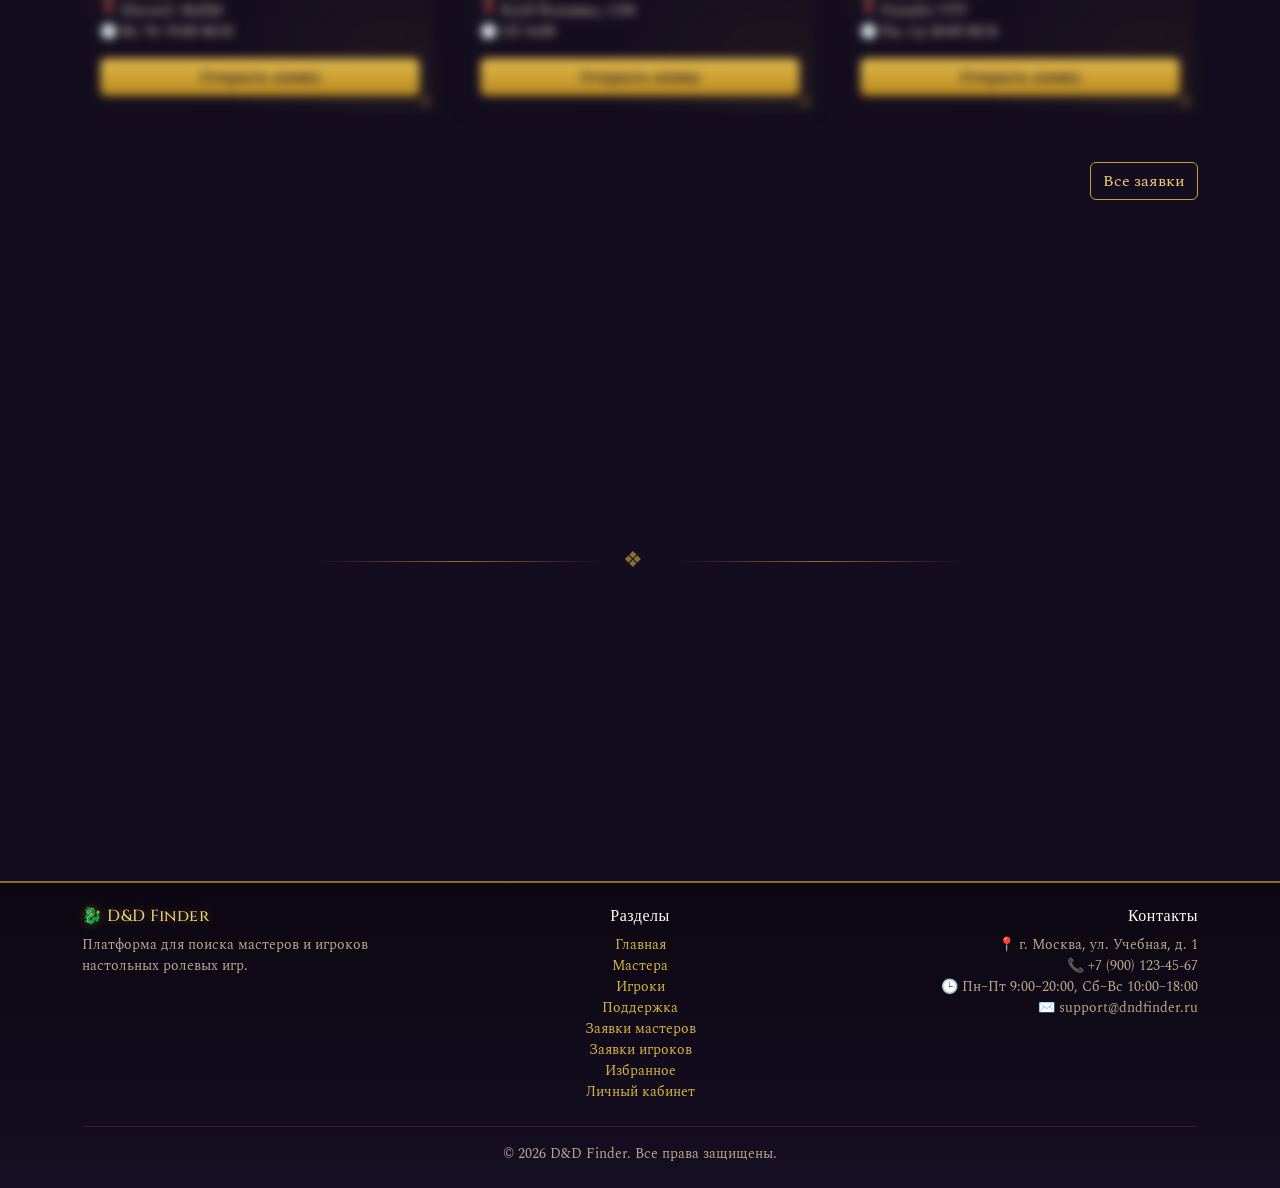
==== commit 5f454d5c: "update" ====
--- a/index.html
+++ b/index.html
@@ -3,13 +3,14 @@
 <head>
   <meta charset="UTF-8">
   <meta name="viewport" content="width=device-width, initial-scale=1.0">
-    <link rel="preconnect" href="https://fonts.googleapis.com">
+  <meta name="description" content="D&D Finder — находите мастеров и игроков для D&D, Pathfinder, Call of Cthulhu и других систем. Онлайн и офлайн, рейтинги, отзывы, бронирование мест.">
+  <title>Главная — D&D Finder</title>
+  <link rel="preconnect" href="https://fonts.googleapis.com">
   <link rel="preconnect" href="https://fonts.gstatic.com" crossorigin>
   <link href="https://fonts.googleapis.com/css2?family=Cinzel:wght@500;700;900&family=Spectral:ital,wght@0,400;0,600;1,400&display=swap" rel="stylesheet">
-  <meta name="description" content="D&D Finder — находите мастеров и игроков для D&D, Pathfinder, Call of Cthulhu и других систем. Онлайн и офлайн, рейтинги, отзывы, бронирование мест.">
-  <title>Главная — D&D Finder</title>
   <link href="https://cdn.jsdelivr.net/npm/bootstrap@5.3.3/dist/css/bootstrap.min.css" rel="stylesheet">
   <link rel="stylesheet" href="css/custom.css">
+  <script src="js/motion.js"></script>
 </head>
 <body data-page="home">
   <div id="site-header"></div>
@@ -17,9 +18,9 @@
   <main>
     <section class="hero-carousel carousel slide mb-5" id="heroCarousel" data-bs-ride="carousel">
       <div class="carousel-indicators">
-        <button type="button" data-bs-target="#heroCarousel" data-bs-slide-to="0" class="active"></button>
-        <button type="button" data-bs-target="#heroCarousel" data-bs-slide-to="1"></button>
-        <button type="button" data-bs-target="#heroCarousel" data-bs-slide-to="2"></button>
+        <button type="button" data-bs-target="#heroCarousel" data-bs-slide-to="0" class="active" aria-label="Слайд 1"></button>
+        <button type="button" data-bs-target="#heroCarousel" data-bs-slide-to="1" aria-label="Слайд 2"></button>
+        <button type="button" data-bs-target="#heroCarousel" data-bs-slide-to="2" aria-label="Слайд 3"></button>
       </div>
       <div class="carousel-inner">
         <div class="carousel-item active">
@@ -33,19 +34,19 @@
           <div class="container py-5 text-center text-white">
             <h2 class="display-6 fw-bold">Мастера публикуют кампании</h2>
             <p class="lead">Выбирайте стол по системе, формату и расписанию.</p>
-            <a class="btn btn-outline-light btn-lg" href="master-requests.html">Заявки мастеров</a>
+            <a class="btn btn-outline-light btn-lg" href="masters.html#requests">Заявки мастеров</a>
           </div>
         </div>
         <div class="carousel-item">
           <div class="container py-5 text-center text-white">
             <h2 class="display-6 fw-bold">Игроки ищут приключения</h2>
             <p class="lead">Оставляйте анкеты и откликайтесь на заявки.</p>
-            <a class="btn btn-outline-light btn-lg" href="player-requests.html">Заявки игроков</a>
+            <a class="btn btn-outline-light btn-lg" href="players.html#requests">Заявки игроков</a>
           </div>
         </div>
       </div>
-      <button class="carousel-control-prev" type="button" data-bs-target="#heroCarousel" data-bs-slide="prev"><span class="carousel-control-prev-icon"></span></button>
-      <button class="carousel-control-next" type="button" data-bs-target="#heroCarousel" data-bs-slide="next"><span class="carousel-control-next-icon"></span></button>
+      <button class="carousel-control-prev" type="button" data-bs-target="#heroCarousel" data-bs-slide="prev" aria-label="Предыдущий слайд"><span class="carousel-control-prev-icon"></span></button>
+      <button class="carousel-control-next" type="button" data-bs-target="#heroCarousel" data-bs-slide="next" aria-label="Следующий слайд"><span class="carousel-control-next-icon"></span></button>
     </section>
 
     <div class="section-divider my-5" aria-hidden="true">❖</div>
@@ -69,7 +70,7 @@
     <section class="container my-5">
       <div class="d-flex justify-content-between align-items-center mb-4">
         <h2 class="h3 mb-0">Мастера ищут игроков</h2>
-        <a class="btn btn-outline-primary" href="master-requests.html">Все заявки</a>
+        <a class="btn btn-outline-primary" href="masters.html#requests">Все заявки</a>
       </div>
       <div class="row g-4" id="newMasterReqs"></div>
     </section>
@@ -77,7 +78,7 @@
     <section class="container my-5">
       <div class="d-flex justify-content-between align-items-center mb-4">
         <h2 class="h3 mb-0">Игроки ищут мастера</h2>
-        <a class="btn btn-outline-primary" href="player-requests.html">Все заявки</a>
+        <a class="btn btn-outline-primary" href="players.html#requests">Все заявки</a>
       </div>
       <div class="row g-4" id="newPlayerReqs"></div>
     </section>
@@ -102,12 +103,14 @@
   <script src="js/layout.js"></script>
   <script src="js/catalog.js"></script>
   <script src="js/main.js"></script>
+  <script src="js/smoke.js"></script>
   <script>
     document.addEventListener("DOMContentLoaded", () => {
-      document.getElementById("newMasters").innerHTML = masters.slice(0,3).map(cardMaster).join("");
-      document.getElementById("newPlayers").innerHTML = players.slice(0,3).map(cardPlayer).join("");
-      document.getElementById("newMasterReqs").innerHTML = masterRequests.slice(0,3).map(cardMasterRequest).join("");
-      document.getElementById("newPlayerReqs").innerHTML = playerRequests.slice(0,3).map(cardPlayerRequest).join("");
+      const put = (id, html) => { const el = document.getElementById(id); if (el) el.innerHTML = html; };
+      put("newMasters", masters.slice(0, 3).map(cardMaster).join(""));
+      put("newPlayers", players.slice(0, 3).map(cardPlayer).join(""));
+      put("newMasterReqs", masterRequests.slice(0, 3).map(cardMasterRequest).join(""));
+      put("newPlayerReqs", playerRequests.slice(0, 3).map(cardPlayerRequest).join(""));
     });
   </script>
 </body>
--- a/css/custom.css
+++ b/css/custom.css
@@ -15,7 +15,6 @@
   --bs-light-rgb: 241, 230, 205;
   --bs-dark: #0c0712;
   --bs-dark-rgb: 12, 7, 18;
-
   --bs-body-bg: #140d1f;
   --bs-body-color: #e9dfc9;
   --bs-emphasis-color: #f6ecd6;
@@ -25,33 +24,27 @@
   --bs-link-color: #d8b545;
   --bs-link-hover-color: #f0d27a;
   --bs-focus-ring-color: rgba(201, 162, 39, 0.45);
-
   --bs-card-bg: #f1e6cd;
   --bs-card-color: #2a1d10;
   --bs-card-border-color: #8a6d2f;
-
   --bs-modal-bg: #f1e6cd;
   --bs-modal-color: #2a1d10;
   --bs-modal-header-border-color: #8a6d2f;
   --bs-modal-footer-border-color: #8a6d2f;
-
   --bs-table-bg: #f1e6cd;
   --bs-table-color: #2a1d10;
   --bs-table-striped-bg: #e7d9b8;
   --bs-table-border-color: #b59a5e;
-
   --bs-accordion-bg: #1c1329;
   --bs-accordion-color: #e9dfc9;
   --bs-accordion-border-color: #3a2c4d;
   --bs-accordion-btn-color: #f0d27a;
   --bs-accordion-active-bg: #241733;
   --bs-accordion-active-color: #f0d27a;
-
   --bs-form-control-bg: #fbf5e6;
   --bs-form-control-color: #2a1d10;
   --bs-input-placeholder-color: #8a7654;
-
-    --bs-primary-bg-subtle: rgba(201,162,39,0.16);
+  --bs-primary-bg-subtle: rgba(201,162,39,0.16);
   --bs-primary-border-subtle: rgba(201,162,39,0.45);
   --bs-primary-text-emphasis: #f0d27a;
   --bs-secondary-bg-subtle: rgba(122,98,66,0.20);
@@ -86,6 +79,7 @@
     radial-gradient(circle at 85% 20%, rgba(201, 162, 39, 0.10), transparent 40%),
     radial-gradient(circle at 50% 100%, rgba(40, 20, 70, 0.55), transparent 60%);
   background-attachment: fixed;
+  scrollbar-color: #c9a227 #140d1f;
 }
 
 h1, h2, h3, h4, h5, h6,
@@ -99,8 +93,8 @@
   text-shadow: 0 0 12px rgba(201, 162, 39, 0.25);
 }
 
-main h2:not(.accordion-header)::before,
-main h2:not(.accordion-header)::after {
+main h2:not(.accordion-header):not(.card-title)::before,
+main h2:not(.accordion-header):not(.card-title)::after {
   content: "\2726";
   color: #c9a227;
   margin: 0 0.4em;
@@ -120,20 +114,55 @@
   text-shadow: 0 0 10px rgba(201, 162, 39, 0.4);
 }
 
-.navbar-dark .nav-link {
-  color: #d8c9a8;
-}
+.navbar-dark .nav-link { color: #d8c9a8; }
 .navbar-dark .nav-link:hover,
-.navbar-dark .nav-link.active {
-  color: #f0d27a;
-}
+.navbar-dark .nav-link.active { color: #f0d27a; }
+
+.navbar .nav-link { position: relative; }
+.navbar .nav-link::after {
+  content: "";
+  position: absolute;
+  left: 12%;
+  right: 12%;
+  bottom: 2px;
+  height: 2px;
+  background: linear-gradient(90deg, transparent, #c9a227, transparent);
+  transform: scaleX(0);
+  transition: transform .25s ease;
+  transform-origin: center;
+}
+.navbar .nav-link:hover::after,
+.navbar .nav-link.active::after { transform: scaleX(1); }
 
 .card {
   background-image:
-    radial-gradient(circle at 10% 10%, rgba(138, 109, 47, 0.10), transparent 40%),
-    radial-gradient(circle at 90% 90%, rgba(138, 109, 47, 0.10), transparent 40%);
+    url("data:image/svg+xml,%3Csvg xmlns='http://www.w3.org/2000/svg' width='120' height='120'%3E%3Cfilter id='n'%3E%3CfeTurbulence type='fractalNoise' baseFrequency='.9' numOctaves='2'/%3E%3CfeColorMatrix values='0 0 0 0 .42 0 0 0 0 .32 0 0 0 0 .12 0 0 0 .06 0'/%3E%3C/filter%3E%3Crect width='120' height='120' filter='url(%23n)'/%3E%3C/svg%3E"),
+    repeating-linear-gradient(0deg, transparent 0 27px, rgba(138,109,47,.05) 27px 28px),
+    radial-gradient(circle at 12% 10%, rgba(138,109,47,.10), transparent 42%),
+    radial-gradient(circle at 88% 92%, rgba(138,109,47,.10), transparent 42%);
+  background-blend-mode: multiply, normal, normal, normal;
+  position: relative;
   border-width: 2px;
   box-shadow: 0 6px 22px rgba(0, 0, 0, 0.55), inset 0 0 0 1px rgba(255, 255, 255, 0.25);
+  transition: transform .25s ease, box-shadow .25s ease;
+}
+
+.card::before,
+.card::after {
+  content: "";
+  position: absolute;
+  width: 26px;
+  height: 26px;
+  background: url("data:image/svg+xml,%3Csvg xmlns='http://www.w3.org/2000/svg' viewBox='0 0 24 24'%3E%3Cpath d='M2 2 H10 M2 2 V10 M2 2 L8 8' stroke='%238a6d2f' stroke-width='1.4' fill='none'/%3E%3Ccircle cx='3' cy='3' r='1.4' fill='%23c9a227'/%3E%3C/svg%3E") no-repeat;
+  opacity: .85;
+  pointer-events: none;
+}
+.card::before { top: 6px; left: 6px; }
+.card::after { bottom: 6px; right: 6px; transform: rotate(180deg); }
+
+.card:hover {
+  transform: translateY(-3px);
+  box-shadow: 0 10px 30px rgba(0,0,0,.6), 0 0 22px rgba(201,162,39,.22), inset 0 0 0 1px rgba(255,255,255,.25);
 }
 
 .card-header, .card-footer {
@@ -148,45 +177,46 @@
   border-color: #8a6d2f;
   color: #1a1225;
   font-weight: 600;
+  position: relative;
+  overflow: hidden;
 }
 .btn-primary:hover, .btn-primary:focus {
   background: linear-gradient(180deg, #f0d27a, #c9a227);
   border-color: #f0d27a;
   color: #1a1225;
 }
-
-.btn-outline-primary {
-  border-color: #c9a227;
-  color: #f0d27a;
-}
-.btn-outline-primary:hover {
-  background: #c9a227;
-  color: #1a1225;
-  border-color: #c9a227;
-}
-
-.btn-success {
-  background: linear-gradient(180deg, #5f9147, #3f6330);
-  border-color: #3f6330;
-}
-.btn-danger {
-  background: linear-gradient(180deg, #a83440, #7a2029);
-  border-color: #7a2029;
-}
-.btn-secondary {
-  background: #3a2c4d;
-  border-color: #5a4670;
-  color: #e9dfc9;
-}
+.btn-primary::after {
+  content: "";
+  position: absolute;
+  top: 0;
+  left: -120%;
+  width: 60%;
+  height: 100%;
+  background: linear-gradient(120deg, transparent, rgba(255,255,255,.45), transparent);
+  transform: skewX(-20deg);
+  transition: left .5s ease;
+}
+.btn-primary:hover::after { left: 140%; }
+
+.btn-outline-primary { border-color: #c9a227; color: #f0d27a; }
+.btn-outline-primary:hover { background: #c9a227; color: #1a1225; border-color: #c9a227; }
+.btn-success { background: linear-gradient(180deg, #5f9147, #3f6330); border-color: #3f6330; }
+.btn-danger { background: linear-gradient(180deg, #a83440, #7a2029); border-color: #7a2029; }
+.btn-secondary { background: #3a2c4d; border-color: #5a4670; color: #e9dfc9; }
 
 .badge.bg-primary { background-color: #c9a227 !important; color: #1a1225 !important; }
 .badge.bg-info { background-color: #5b86a8 !important; }
 .badge.bg-warning { background-color: #d49a1e !important; color: #1a1225 !important; }
+.badge.bg-success { animation: slotPulse 2.4s ease-in-out infinite; }
+@keyframes slotPulse {
+  0%,100% { box-shadow: 0 0 0 0 rgba(79,122,58,.5); }
+  50% { box-shadow: 0 0 0 6px rgba(79,122,58,0); }
+}
 
 .avatar-circle {
   width: 64px;
   height: 64px;
-  border-radius: 50%;
+  border-radius: 48% 52% 47% 53% / 52% 47% 53% 48%;
   display: flex;
   align-items: center;
   justify-content: center;
@@ -195,16 +225,38 @@
   color: #f6ecd6;
   font-size: 1.4rem;
   flex-shrink: 0;
-  border: 2px solid #c9a227;
-  box-shadow: 0 0 0 3px rgba(201, 162, 39, 0.18), 0 4px 12px rgba(0, 0, 0, 0.5);
-}
-
+  border: 2px solid rgba(26,18,37,.55);
+  box-shadow:
+    inset 0 2px 4px rgba(255,255,255,.25),
+    inset 0 -3px 6px rgba(0,0,0,.45),
+    0 0 0 3px rgba(201,162,39,.22),
+    0 4px 10px rgba(0,0,0,.5);
+  text-shadow: 0 1px 0 rgba(0,0,0,.4), 0 -1px 0 rgba(255,255,255,.18);
+  position: relative;
+  transition: transform .25s ease;
+}
+.avatar-circle::after {
+  content: "";
+  position: absolute;
+  inset: 0;
+  border-radius: inherit;
+  background: radial-gradient(circle at 32% 28%, rgba(255,255,255,.35), transparent 45%);
+  pointer-events: none;
+}
 .card-master .avatar-circle,
-.card-player .avatar-circle {
-  width: 80px;
-  height: 80px;
-  font-size: 1.8rem;
-}
+.card-player .avatar-circle { width: 80px; height: 80px; font-size: 1.8rem; }
+
+.avatar-photo {
+  border-radius: 50%;
+  object-fit: cover;
+  display: block;
+  flex-shrink: 0;
+  border: 2px solid rgba(26, 18, 37, 0.55);
+  box-shadow: 0 0 0 3px rgba(201, 162, 39, 0.22), 0 4px 10px rgba(0, 0, 0, 0.5);
+  transition: transform .25s ease;
+}
+.card:hover .avatar-photo,
+.card:hover .avatar-circle { transform: scale(1.06) rotate(-2deg); }
 
 .rating-stars {
   color: #e0b84c;
@@ -227,24 +279,12 @@
     radial-gradient(ellipse at center, transparent 30%, rgba(12, 7, 18, 0.85) 100%),
     linear-gradient(135deg, rgba(43, 29, 58, 0.85), rgba(120, 40, 60, 0.55), rgba(20, 40, 70, 0.85));
 }
-.hero-carousel .carousel-item > * {
-  position: relative;
-  z-index: 1;
-}
-.hero-carousel .carousel-item:nth-child(1) {
-  background-image: url("../images/hero-1.jpg");
-}
-.hero-carousel .carousel-item:nth-child(2) {
-  background-image: url("../images/hero-2.jpg");
-}
-.hero-carousel .carousel-item:nth-child(3) {
-  background-image: url("../images/hero-3.jpg");
-}
+.hero-carousel .carousel-item > * { position: relative; z-index: 1; }
+.hero-carousel .carousel-item:nth-child(1) { background-image: url("../images/hero-1.jpg"); }
+.hero-carousel .carousel-item:nth-child(2) { background-image: url("../images/hero-2.jpg"); }
+.hero-carousel .carousel-item:nth-child(3) { background-image: url("../images/hero-3.jpg"); }
 .hero-carousel .carousel-caption,
-.hero-carousel .container {
-  position: relative;
-  z-index: 1;
-}
+.hero-carousel .container { position: relative; z-index: 1; }
 .hero-carousel h1, .hero-carousel h2 {
   color: #f6ecd6;
   text-shadow: 0 2px 18px rgba(0, 0, 0, 0.9), 0 0 24px rgba(201, 162, 39, 0.35);
@@ -255,6 +295,20 @@
   border: none;
   font-family: "Cinzel", serif;
   font-weight: 700;
+}
+.hero-carousel .carousel-item::after {
+  content: "";
+  position: absolute;
+  inset: 0;
+  z-index: 0;
+  pointer-events: none;
+  background-image: url("data:image/svg+xml,%3Csvg xmlns='http://www.w3.org/2000/svg' width='40' height='40' viewBox='0 0 40 40'%3E%3Ctext x='20' y='26' text-anchor='middle' font-size='16' fill='%23c9a227' opacity='.10'%3E%E1%9F%AA%3C/text%3E%3C/svg%3E");
+  animation: runeDrift 24s linear infinite;
+  mask-image: radial-gradient(ellipse at center, #000 30%, transparent 75%);
+}
+@keyframes runeDrift {
+  from { background-position: 0 0; }
+  to { background-position: 200px 120px; }
 }
 
 .request-banner {
@@ -268,31 +322,17 @@
 }
 .request-banner h1 { color: #f0d27a; }
 
-.list-group-item.participant {
-  background: #e7d9b8;
-  color: #2a1d10;
-  border-color: #b59a5e;
-}
-
+.list-group-item.participant { background: #e7d9b8; color: #2a1d10; border-color: #b59a5e; }
 .table { --bs-table-bg: transparent; }
 
-.form-control, .form-select {
-  border-color: #8a6d2f;
-}
+.form-control, .form-select { border-color: #8a6d2f; }
 .form-control:focus, .form-select:focus {
   border-color: #c9a227;
   box-shadow: 0 0 0 0.25rem rgba(201, 162, 39, 0.25);
 }
-.input-group-text {
-  background: #2a1d3a;
-  color: #f0d27a;
-  border-color: #8a6d2f;
-}
-
-.nav-tabs .nav-link {
-  color: #b8a98c;
-  border-color: transparent;
-}
+.input-group-text { background: #2a1d3a; color: #f0d27a; border-color: #8a6d2f; }
+
+.nav-tabs .nav-link { color: #b8a98c; border-color: transparent; }
 .nav-tabs .nav-link.active {
   background: #f1e6cd;
   color: #2a1d10;
@@ -300,32 +340,15 @@
   font-family: "Cinzel", serif;
 }
 
-.pagination .page-link {
-  background: #1c1329;
-  color: #d8b545;
-  border-color: #3a2c4d;
-}
-.pagination .page-item.active .page-link {
-  background: #c9a227;
-  color: #1a1225;
-  border-color: #c9a227;
-}
-.pagination .page-link:hover {
-  color: #f0d27a;
-  background: #241733;
-}
-
-.breadcrumb {
-  --bs-breadcrumb-divider-color: #c9a227;
-}
+.pagination .page-link { background: #1c1329; color: #d8b545; border-color: #3a2c4d; }
+.pagination .page-item.active .page-link { background: #c9a227; color: #1a1225; border-color: #c9a227; }
+.pagination .page-link:hover { color: #f0d27a; background: #241733; }
+
+.breadcrumb { --bs-breadcrumb-divider-color: #c9a227; }
 .breadcrumb-item a { color: #d8b545; }
 .breadcrumb-item.active { color: #b8a98c; }
 
-.toast {
-  background: #1c1329;
-  color: #f6ecd6;
-  border: 1px solid #8a6d2f;
-}
+.toast { background: #1c1329; color: #f6ecd6; border: 1px solid #8a6d2f; }
 
 .footer-dark {
   background: linear-gradient(180deg, #0c0712, #160e22);
@@ -337,16 +360,10 @@
 .footer-dark a:hover { color: #f0d27a; text-decoration: underline; }
 .footer-dark hr { border-color: #3a2c4d; }
 
-.filter-sticky {
-  position: sticky;
-  top: 80px;
-}
+.filter-sticky { position: sticky; top: 80px; }
+@media (max-width: 991px) { .filter-sticky { position: static; } }
 
 .alert { border-width: 1px; border-left-width: 4px; }
-
-@media (max-width: 991px) {
-  .filter-sticky { position: static; }
-}
 
 .accordion {
   --bs-accordion-bg: #160e22;
@@ -357,10 +374,7 @@
   --bs-accordion-active-color: #f0d27a;
   --bs-accordion-btn-focus-box-shadow: 0 0 0 0.2rem rgba(201,162,39,0.25);
 }
-.accordion-item {
-  background: #160e22;
-  border: 1px solid #3a2c4d;
-}
+.accordion-item { background: #160e22; border: 1px solid #3a2c4d; }
 .accordion-button {
   background: #160e22;
   color: #d8b545;
@@ -373,10 +387,7 @@
   color: #f0d27a;
   box-shadow: inset 0 -1px 0 rgba(201,162,39,0.30);
 }
-.accordion-button:hover {
-  background: rgba(201,162,39,0.08);
-  color: #f0d27a;
-}
+.accordion-button:hover { background: rgba(201,162,39,0.08); color: #f0d27a; }
 .accordion-button::after {
   background-image: url("data:image/svg+xml,%3csvg xmlns='http://www.w3.org/2000/svg' viewBox='0 0 16 16' fill='%23d8b545'%3e%3cpath fill-rule='evenodd' d='M1.646 4.646a.5.5 0 0 1 .708 0L8 10.293l5.646-5.647a.5.5 0 0 1 .708.708l-6 6a.5.5 0 0 1-.708 0l-6-6a.5.5 0 0 1 0-.708z'/%3e%3c/svg%3e");
 }
@@ -384,32 +395,17 @@
   background-image: url("data:image/svg+xml,%3csvg xmlns='http://www.w3.org/2000/svg' viewBox='0 0 16 16' fill='%23f0d27a'%3e%3cpath fill-rule='evenodd' d='M1.646 4.646a.5.5 0 0 1 .708 0L8 10.293l5.646-5.647a.5.5 0 0 1 .708.708l-6 6a.5.5 0 0 1-.708 0l-6-6a.5.5 0 0 1 0-.708z'/%3e%3c/svg%3e");
   transform: rotate(-180deg);
 }
-.accordion-body {
-  background: #1c1329;
-  color: #e9dfc9;
-  border-top: 1px solid #3a2c4d;
-}
-.accordion-body strong,
-.accordion-body b {
-  color: #f0d27a;
-}
+.accordion-body { background: #1c1329; color: #e9dfc9; border-top: 1px solid #3a2c4d; }
+.accordion-body strong, .accordion-body b { color: #f0d27a; }
 
 .adv-tile {
   background: linear-gradient(160deg, #1c1329, #241733);
   border: 1px solid #8a6d2f !important;
   color: #e9dfc9;
 }
-.adv-tile h3,
-.adv-tile .h5 {
-  color: #f0d27a;
-}
-.adv-tile .text-muted {
-  color: #b8a98c !important;
-}
-
-body {
-  scrollbar-color: #c9a227 #140d1f;
-}
+.adv-tile h3, .adv-tile .h5 { color: #f0d27a; }
+.adv-tile .text-muted { color: #b8a98c !important; }
+
 ::-webkit-scrollbar { width: 12px; }
 ::-webkit-scrollbar-track { background: #140d1f; }
 ::-webkit-scrollbar-thumb {
@@ -419,60 +415,6 @@
 }
 ::-webkit-scrollbar-thumb:hover { background: linear-gradient(180deg, #f0d27a, #c9a227); }
 
-.card {
-  background-image:
-    url("data:image/svg+xml,%3Csvg xmlns='http://www.w3.org/2000/svg' width='120' height='120'%3E%3Cfilter id='n'%3E%3CfeTurbulence type='fractalNoise' baseFrequency='.9' numOctaves='2'/%3E%3CfeColorMatrix values='0 0 0 0 .42 0 0 0 0 .32 0 0 0 0 .12 0 0 0 .06 0'/%3E%3C/filter%3E%3Crect width='120' height='120' filter='url(%23n)'/%3E%3C/svg%3E"),
-    repeating-linear-gradient(0deg, transparent 0 27px, rgba(138,109,47,.05) 27px 28px),
-    radial-gradient(circle at 12% 10%, rgba(138,109,47,.10), transparent 42%),
-    radial-gradient(circle at 88% 92%, rgba(138,109,47,.10), transparent 42%);
-  background-blend-mode: multiply, normal, normal, normal;
-  position: relative;
-}
-.card::before,
-.card::after {
-  content: "";
-  position: absolute;
-  width: 26px;
-  height: 26px;
-  background: url("data:image/svg+xml,%3Csvg xmlns='http://www.w3.org/2000/svg' viewBox='0 0 24 24'%3E%3Cpath d='M2 2 H10 M2 2 V10 M2 2 L8 8' stroke='%238a6d2f' stroke-width='1.4' fill='none'/%3E%3Ccircle cx='3' cy='3' r='1.4' fill='%23c9a227'/%3E%3C/svg%3E") no-repeat;
-  opacity: .85;
-  pointer-events: none;
-}
-.card::before { top: 6px; left: 6px; }
-.card::after { bottom: 6px; right: 6px; transform: rotate(180deg); }
-
-.card:hover {
-  transform: translateY(-3px);
-  box-shadow: 0 10px 30px rgba(0,0,0,.6), 0 0 22px rgba(201,162,39,.22), inset 0 0 0 1px rgba(255,255,255,.25);
-}
-
-.avatar-circle {
-  border-radius: 48% 52% 47% 53% / 52% 47% 53% 48%;
-  border: 2px solid rgba(26,18,37,.55);
-  box-shadow:
-    inset 0 2px 4px rgba(255,255,255,.25),
-    inset 0 -3px 6px rgba(0,0,0,.45),
-    0 0 0 3px rgba(201,162,39,.22),
-    0 4px 10px rgba(0,0,0,.5);
-  text-shadow: 0 1px 0 rgba(0,0,0,.4), 0 -1px 0 rgba(255,255,255,.18);
-  position: relative;
-}
-.avatar-circle::after {
-  content: "";
-  position: absolute;
-  inset: 0;
-  border-radius: inherit;
-  background: radial-gradient(circle at 32% 28%, rgba(255,255,255,.35), transparent 45%);
-  pointer-events: none;
-}
-
-.card-title, .modal-title, main h1, main h2:not(.accordion-header) {
-  text-shadow:
-    0 1px 0 rgba(255,243,200,.35),
-    0 -1px 0 rgba(0,0,0,.55),
-    0 0 14px rgba(201,162,39,.25);
-}
-
 .dropcap::first-letter {
   font-family: "Cinzel", serif;
   font-size: 3.4em;
@@ -501,42 +443,117 @@
   background: linear-gradient(90deg, transparent, #8a6d2f, transparent);
 }
 
-.hero-carousel .carousel-item::after {
-  content: "";
-  position: absolute;
+.reveal {
+  opacity: 0;
+  transform: translateY(26px) scale(.97);
+  filter: blur(5px);
+  transition: opacity .55s ease, transform .55s cubic-bezier(.22, .9, .3, 1), filter .55s ease;
+}
+.reveal.is-visible { opacity: 1; transform: none; filter: blur(0); }
+
+.reveal-title {
+  opacity: 0;
+  transform: translateY(14px);
+  letter-spacing: .18em;
+  transition: opacity .6s ease, transform .6s ease, letter-spacing .9s ease;
+}
+.reveal-title.is-visible { opacity: 1; transform: none; letter-spacing: 0; }
+
+#catalogGrid { transition: opacity .18s ease, transform .18s ease; }
+#catalogGrid.grid-leaving { opacity: 0; transform: translateY(10px) scale(.99); }
+
+#smoke-canvas {
+  position: fixed;
   inset: 0;
+  z-index: 2;
+  pointer-events: none;
+}
+main, footer { position: relative; z-index: 1; }
+
+body[data-page="home"]::after {
+  content: "";
+  position: fixed;
+  left: 0;
+  right: 0;
+  bottom: 0;
+  height: 34vh;
+  background: linear-gradient(to top, rgba(120, 80, 160, .16), rgba(201, 162, 39, .05) 45%, transparent);
+  pointer-events: none;
   z-index: 0;
-  pointer-events: none;
-  background-image:
-    url("data:image/svg+xml,%3Csvg xmlns='http://www.w3.org/2000/svg' width='40' height='40' viewBox='0 0 40 40'%3E%3Ctext x='20' y='26' text-anchor='middle' font-size='16' fill='%23c9a227' opacity='.10'%3E%E1%9F%AA%3C/text%3E%3C/svg%3E");
-  animation: runeDrift 24s linear infinite;
-  mask-image: radial-gradient(ellipse at center, #000 30%, transparent 75%);
-}
-@keyframes runeDrift {
-  from { background-position: 0 0; }
-  to { background-position: 200px 120px; }
-}
-
-.reveal { opacity: 0; transform: translateY(22px) scale(.98); transition: opacity .6s ease, transform .6s ease; }
-.reveal.is-visible { opacity: 1; transform: none; }
-
-.btn-primary { position: relative; overflow: hidden; }
-.btn-primary::after {
-  content: "";
-  position: absolute;
-  top: 0; left: -120%;
-  width: 60%; height: 100%;
-  background: linear-gradient(120deg, transparent, rgba(255,255,255,.45), transparent);
-  transform: skewX(-20deg);
-  transition: left .5s ease;
-}
-.btn-primary:hover::after { left: 140%; }
-
-.avatar-photo {
+}
+
+main { animation: pageIn .45s ease both; }
+@keyframes pageIn {
+  from { opacity: 0; transform: translateY(10px); }
+  to { opacity: 1; transform: none; }
+}
+
+.dice-fab {
+  position: fixed;
+  bottom: 32px;
+  left: 32px;
+  width: 56px;
+  height: 56px;
   border-radius: 50%;
-  object-fit: cover;
-  display: block;
-  flex-shrink: 0;
-  border: 2px solid rgba(26, 18, 37, 0.55);
-  box-shadow: 0 0 0 3px rgba(201, 162, 39, 0.22), 0 4px 10px rgba(0, 0, 0, 0.5);
-}+  border: 2px solid #8a6d2f;
+  background: linear-gradient(160deg, #241733, #160e22);
+  color: #f0d27a;
+  font-size: 1.6rem;
+  cursor: pointer;
+  z-index: 1040;
+  box-shadow: 0 6px 18px rgba(0,0,0,.5), 0 0 14px rgba(201,162,39,.25);
+  animation: diceFloat 3.5s ease-in-out infinite;
+  transition: transform .2s ease;
+}
+.dice-fab:hover { transform: scale(1.12) rotate(18deg); }
+@keyframes diceFloat { 0%,100% { translate: 0 0; } 50% { translate: 0 -7px; } }
+
+.dice-result {
+  font-family: "Cinzel", serif;
+  font-size: 3.2rem;
+  font-weight: 900;
+  color: #f0d27a;
+  min-height: 4.2rem;
+  text-shadow: 0 0 18px rgba(201,162,39,.4);
+}
+.dice-result.rolling { animation: diceShake .08s linear infinite; color: #b8a98c; }
+.dice-result.crit { color: #ffd97a; animation: critPulse .6s ease 2; text-shadow: 0 0 26px rgba(255,217,122,.9); }
+.dice-result.fail { color: #e89aa1; text-shadow: 0 0 20px rgba(142,43,52,.8); }
+@keyframes diceShake {
+  0% { transform: translateX(-2px) rotate(-1deg); }
+  50% { transform: translateX(2px) rotate(1deg); }
+  100% { transform: translateX(-1px); }
+}
+@keyframes critPulse { 0% { transform: scale(1); } 50% { transform: scale(1.25); } 100% { transform: scale(1); } }
+
+.fav-btn { min-width: 42px; font-size: 1.05rem; line-height: 1; }
+.fav-btn.active { background: #8e2b34; border-color: #8e2b34; color: #ffd97a; animation: heartPop .3s ease; }
+@keyframes heartPop { 0% { transform: scale(1); } 50% { transform: scale(1.35); } 100% { transform: scale(1); } }
+
+.anim-toggle { min-width: 38px; line-height: 1; font-size: 1rem; }
+.anim-toggle.is-off { opacity: .5; filter: grayscale(1); }
+
+html[data-motion="off"] *,
+html[data-motion="off"] *::before,
+html[data-motion="off"] *::after {
+  animation: none !important;
+  transition: none !important;
+}
+
+html[data-motion="off"] .reveal,
+html[data-motion="off"] .reveal-title {
+  opacity: 1 !important;
+  transform: none !important;
+  filter: none !important;
+  letter-spacing: normal !important;
+}
+
+html[data-motion="off"] #smoke-canvas,
+html[data-motion="off"] body[data-page="home"]::after { display: none !important; }
+
+html[data-motion="off"] .card:hover,
+html[data-motion="off"] .dice-fab:hover,
+html[data-motion="off"] .card:hover .avatar-photo,
+html[data-motion="off"] .card:hover .avatar-circle { transform: none !important; }
+
+html[data-motion="off"] .btn-primary::after { display: none; }
